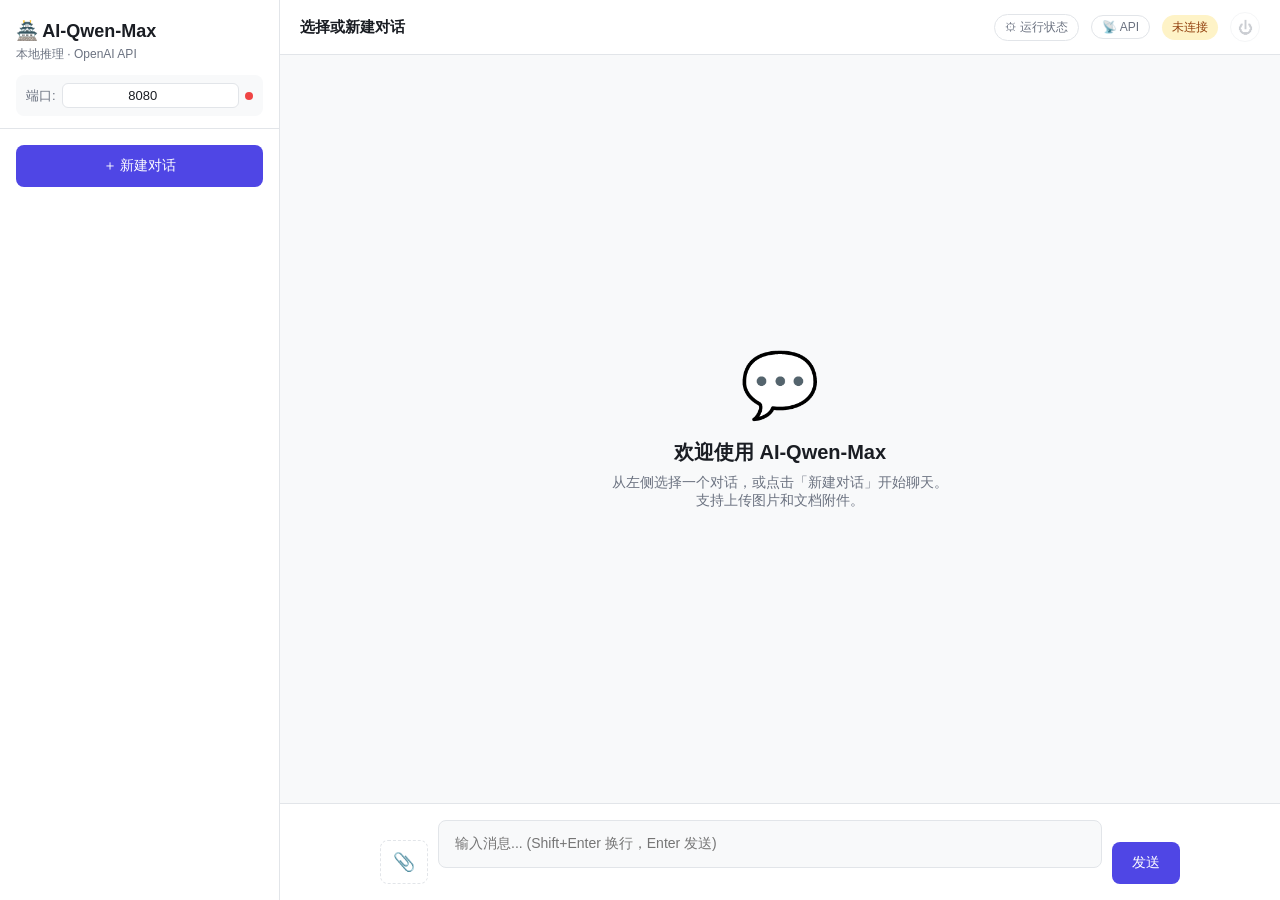
==== web/index.html @ 449b3a0b "AI-Qwen-Max: initial release High-efficiency local Qwen inference service for AMD Ryzen AI Max+ 395 " ====
<!DOCTYPE html>
<html lang="zh-CN">
<head>
<meta charset="UTF-8">
<meta name="viewport" content="width=device-width, initial-scale=1.0">
<title>AI-Qwen-Max Chat</title>
<style>
  :root {
    --bg: #f8f9fa;
    --surface: #ffffff;
    --border: #e2e5e9;
    --text: #1a1d23;
    --text-secondary: #6b7280;
    --accent: #4f46e5;
    --accent-hover: #4338ca;
    --user-bubble: #4f46e5;
    --user-text: #ffffff;
    --assistant-bubble: #ffffff;
    --thinking-bg: #f0f1f5;
    --thinking-border: #d1d5db;
    --code-bg: #1e1e2e;
    --shadow-sm: 0 1px 3px rgba(0,0,0,0.08);
    --shadow-md: 0 4px 12px rgba(0,0,0,0.1);
    --radius: 12px;
    --radius-sm: 8px;
  }

  * { margin: 0; padding: 0; box-sizing: border-box; }

  body {
    font-family: -apple-system, BlinkMacSystemFont, 'Segoe UI', Roboto, 'Noto Sans SC', sans-serif;
    background: var(--bg);
    color: var(--text);
    height: 100vh;
    display: flex;
    overflow: hidden;
  }

  /* ===== Sidebar ===== */
  .sidebar {
    width: 280px;
    min-width: 280px;
    background: var(--surface);
    border-right: 1px solid var(--border);
    display: flex;
    flex-direction: column;
    transition: transform 0.3s ease;
    z-index: 100;
  }

  .sidebar-header {
    padding: 20px 16px 12px;
    border-bottom: 1px solid var(--border);
  }

  .sidebar-header h1 {
    font-size: 18px;
    font-weight: 700;
    color: var(--text);
    margin-bottom: 4px;
  }

  .sidebar-header .subtitle {
    font-size: 12px;
    color: var(--text-secondary);
  }

  /* Port selector */
  .port-selector {
    display: flex;
    align-items: center;
    gap: 6px;
    margin-top: 12px;
    padding: 8px 10px;
    background: var(--bg);
    border-radius: var(--radius-sm);
  }

  .port-selector label {
    font-size: 13px;
    color: var(--text-secondary);
    white-space: nowrap;
  }

  .port-selector input {
    flex: 1;
    width: 70px;
    padding: 4px 8px;
    border: 1px solid var(--border);
    border-radius: 6px;
    font-size: 13px;
    text-align: center;
    background: var(--surface);
    color: var(--text);
    outline: none;
  }

  .port-selector input:focus {
    border-color: var(--accent);
  }

  .connection-status {
    display: inline-block;
    width: 8px;
    height: 8px;
    border-radius: 50%;
    background: #ef4444;
    margin-left: auto;
    flex-shrink: 0;
  }

  .connection-status.connected {
    background: #22c55e;
  }

  /* New chat button */
  .new-chat-btn {
    display: flex;
    align-items: center;
    justify-content: center;
    gap: 8px;
    margin: 16px;
    padding: 12px;
    background: var(--accent);
    color: #fff;
    border: none;
    border-radius: var(--radius-sm);
    font-size: 14px;
    font-weight: 500;
    cursor: pointer;
    transition: background 0.2s;
  }

  .new-chat-btn:hover {
    background: var(--accent-hover);
  }

  /* Conversation list */
  .conversation-list {
    flex: 1;
    overflow-y: auto;
    padding: 8px;
  }

  .conv-item {
    display: flex;
    align-items: center;
    gap: 10px;
    padding: 10px 12px;
    border-radius: var(--radius-sm);
    cursor: pointer;
    transition: background 0.15s;
    margin-bottom: 2px;
  }

  .conv-item:hover {
    background: var(--bg);
  }

  .conv-item.active {
    background: #eef2ff;
    color: var(--accent);
  }

  .conv-item .conv-title {
    flex: 1;
    font-size: 13px;
    line-height: 1.4;
    overflow: hidden;
    text-overflow: ellipsis;
    white-space: nowrap;
  }

  .conv-item .conv-time {
    font-size: 11px;
    color: var(--text-secondary);
    white-space: nowrap;
  }

  .conv-item .conv-delete {
    opacity: 0;
    background: none;
    border: none;
    color: #ef4444;
    cursor: pointer;
    font-size: 16px;
    padding: 2px 4px;
    transition: opacity 0.15s;
  }

  .conv-item:hover .conv-delete {
    opacity: 1;
  }

  /* ===== Main Chat Area ===== */
  .main {
    flex: 1;
    display: flex;
    flex-direction: column;
    min-width: 0;
  }

  /* Top bar */
  .topbar {
    padding: 12px 20px;
    border-bottom: 1px solid var(--border);
    background: var(--surface);
    display: flex;
    align-items: center;
    gap: 12px;
  }

  .topbar .menu-btn {
    display: none;
    background: none;
    border: none;
    font-size: 20px;
    cursor: pointer;
    color: var(--text);
    padding: 4px;
  }

  .topbar .session-title {
    flex: 1;
    font-size: 15px;
    font-weight: 600;
  }

  .topbar .health-indicator {
    font-size: 12px;
    padding: 4px 10px;
    border-radius: 20px;
    background: #fef3c7;
    color: #92400e;
  }

  .topbar .health-indicator.ready {
    background: #dcfce7;
    color: #166534;
  }

  /* Messages area */
  .messages-container {
    flex: 1;
    overflow-y: auto;
    padding: 20px 0;
  }

  .message-row {
    max-width: 800px;
    margin: 0 auto;
    padding: 0 20px;
  }

  .message-row + .message-row {
    margin-top: 24px;
  }

  .msg-role {
    font-size: 12px;
    font-weight: 600;
    text-transform: uppercase;
    letter-spacing: 0.5px;
    color: var(--text-secondary);
    margin-bottom: 4px;
    padding-left: 4px;
  }

  .msg-role.user { color: var(--accent); }
  .msg-role.assistant { color: #7c3aed; }
  .msg-role.system { color: #f59e0b; }

  /* User message */
  .user-bubble {
    background: var(--user-bubble);
    color: var(--user-text);
    padding: 12px 16px;
    border-radius: var(--radius) var(--radius) 4px var(--radius);
    margin-left: 20px;
    max-width: 75%;
    word-break: break-word;
    line-height: 1.6;
  }

  /* Assistant message */
  .assistant-bubble {
    background: var(--surface);
    border: 1px solid var(--border);
    padding: 16px 20px;
    border-radius: var(--radius) var(--radius) var(--radius) 4px;
    margin-left: 20px;
    max-width: 85%;
    line-height: 1.7;
  }

  /* Thinking block */
  .thinking-block {
    background: var(--thinking-bg);
    border: 1px solid var(--thinking-border);
    border-radius: var(--radius-sm);
    margin-bottom: 12px;
    overflow: hidden;
  }

  .thinking-header {
    display: flex;
    align-items: center;
    gap: 6px;
    padding: 8px 14px;
    font-size: 13px;
    font-weight: 500;
    color: var(--text-secondary);
    cursor: pointer;
    user-select: none;
    background: rgba(0,0,0,0.02);
  }

  .thinking-header:hover {
    background: rgba(0,0,0,0.04);
  }

  .thinking-header .arrow {
    transition: transform 0.2s;
    font-size: 11px;
  }

  .thinking-header .arrow.collapsed {
    transform: rotate(-90deg);
  }

  .thinking-content {
    padding: 12px 14px;
    font-size: 13px;
    line-height: 1.6;
    color: var(--text-secondary);
    white-space: pre-wrap;
    max-height: 300px;
    overflow-y: auto;
  }

  .thinking-content.collapsed {
    display: none;
  }

  /* Markdown rendering */
  .md-content p { margin-bottom: 12px; }
  .md-content p:last-child { margin-bottom: 0; }
  .md-content pre {
    background: var(--code-bg);
    color: #cdd6f4;
    padding: 14px 18px;
    border-radius: var(--radius-sm);
    overflow-x: auto;
    font-family: 'JetBrains Mono', 'Fira Code', Consolas, monospace;
    font-size: 13px;
    line-height: 1.5;
    margin: 12px 0;
  }

  .md-content code {
    background: #f1f3f5;
    padding: 2px 6px;
    border-radius: 4px;
    font-family: 'JetBrains Mono', 'Fira Code', Consolas, monospace;
    font-size: 13px;
    color: #d63384;
  }

  .md-content pre code {
    background: none;
    padding: 0;
    color: inherit;
  }

  .md-content blockquote {
    border-left: 3px solid var(--accent);
    padding-left: 12px;
    margin: 12px 0;
    color: var(--text-secondary);
  }

  .md-content ul, .md-content ol {
    padding-left: 24px;
    margin: 8px 0;
  }

  .md-content h1, .md-content h2, .md-content h3 {
    margin: 16px 0 8px;
    font-weight: 600;
  }

  .md-content table {
    border-collapse: collapse;
    width: 100%;
    margin: 12px 0;
  }

  .md-content th, .md-content td {
    border: 1px solid var(--border);
    padding: 8px 12px;
    text-align: left;
  }

  .md-content th {
    background: var(--bg);
    font-weight: 600;
  }

  /* Media in messages */
  .msg-media img {
    max-width: 100%;
    max-height: 300px;
    border-radius: var(--radius-sm);
    margin-top: 8px;
    display: block;
  }

  .msg-media .file-attachment {
    display: inline-flex;
    align-items: center;
    gap: 6px;
    padding: 6px 12px;
    background: var(--bg);
    border: 1px solid var(--border);
    border-radius: 6px;
    margin-top: 8px;
    font-size: 13px;
    color: var(--text-secondary);
  }

  /* Input area */
  .input-area {
    padding: 16px 20px;
    border-top: 1px solid var(--border);
    background: var(--surface);
  }

  .input-wrapper {
    max-width: 800px;
    margin: 0 auto;
    display: flex;
    gap: 10px;
    align-items: flex-end;
  }

  .input-box {
    flex: 1;
    position: relative;
  }

  .input-box textarea {
    width: 100%;
    padding: 12px 16px;
    border: 1px solid var(--border);
    border-radius: var(--radius-sm);
    font-size: 14px;
    line-height: 1.5;
    resize: none;
    outline: none;
    min-height: 48px;
    max-height: 200px;
    font-family: inherit;
    background: var(--bg);
    color: var(--text);
    transition: border-color 0.2s;
  }

  .input-box textarea:focus {
    border-color: var(--accent);
  }

  .send-btn {
    padding: 12px 20px;
    background: var(--accent);
    color: #fff;
    border: none;
    border-radius: var(--radius-sm);
    font-size: 14px;
    font-weight: 500;
    cursor: pointer;
    transition: background 0.2s, opacity 0.2s;
    white-space: nowrap;
  }

  .send-btn:hover {
    background: var(--accent-hover);
  }

  .send-btn:disabled {
    opacity: 0.5;
    cursor: not-allowed;
  }

  /* Media preview */
  .media-preview {
    display: flex;
    gap: 8px;
    padding: 8px 0 4px;
    flex-wrap: wrap;
  }

  .media-preview-item {
    position: relative;
    display: inline-flex;
    align-items: center;
    gap: 6px;
    padding: 4px 10px;
    background: var(--bg);
    border: 1px solid var(--border);
    border-radius: 6px;
    font-size: 12px;
  }

  .media-preview-item .remove-media {
    cursor: pointer;
    color: #ef4444;
    font-size: 14px;
    line-height: 1;
    padding: 0 2px;
  }

  .media-preview-item img {
    width: 32px;
    height: 32px;
    object-fit: cover;
    border-radius: 4px;
  }

  /* Upload button */
  .upload-btn {
    padding: 10px 12px;
    background: none;
    border: 1px dashed var(--border);
    border-radius: var(--radius-sm);
    cursor: pointer;
    color: var(--text-secondary);
    font-size: 18px;
    transition: all 0.2s;
    display: flex;
    align-items: center;
    justify-content: center;
  }

  .upload-btn:hover {
    border-color: var(--accent);
    color: var(--accent);
  }

  /* Empty state */
  .empty-state {
    display: flex;
    flex-direction: column;
    align-items: center;
    justify-content: center;
    height: 100%;
    color: var(--text-secondary);
    text-align: center;
    padding: 40px;
  }

  .empty-state .icon {
    font-size: 64px;
    margin-bottom: 16px;
  }

  .empty-state h2 {
    font-size: 20px;
    font-weight: 600;
    color: var(--text);
    margin-bottom: 8px;
  }

  .empty-state p {
    font-size: 14px;
    max-width: 400px;
  }

  /* Loading animation */
  .typing-indicator {
    display: inline-flex;
    gap: 4px;
    padding: 8px 0;
  }

  .typing-indicator span {
    width: 6px;
    height: 6px;
    background: var(--text-secondary);
    border-radius: 50%;
    animation: bounce 1.4s infinite ease-in-out both;
  }

  .typing-indicator span:nth-child(1) { animation-delay: -0.32s; }
  .typing-indicator span:nth-child(2) { animation-delay: -0.16s; }

  @keyframes bounce {
    0%, 80%, 100% { transform: scale(0); }
    40% { transform: scale(1); }
  }

  /* Scrollbar */
  ::-webkit-scrollbar { width: 6px; height: 6px; }
  ::-webkit-scrollbar-track { background: transparent; }
  ::-webkit-scrollbar-thumb { background: #d1d5db; border-radius: 3px; }
  ::-webkit-scrollbar-thumb:hover { background: #9ca3af; }

  /* Responsive */
  @media (max-width: 768px) {
    .sidebar {
      position: fixed;
      left: 0;
      top: 0;
      height: 100%;
      transform: translateX(-100%);
      box-shadow: var(--shadow-md);
    }

    .sidebar.open {
      transform: translateX(0);
    }

    .topbar .menu-btn {
      display: block;
    }

    .user-bubble, .assistant-bubble {
      max-width: 95%;
    }
  }

  /* Overlay for mobile sidebar */
  .sidebar-overlay {
    display: none;
    position: fixed;
    inset: 0;
    background: rgba(0,0,0,0.3);
    z-index: 99;
  }

  .sidebar-overlay.show {
    display: block;
  }

  /* Toast */
  .toast-container {
    position: fixed;
    top: 20px;
    right: 20px;
    z-index: 1000;
    display: flex;
    flex-direction: column;
    gap: 8px;
  }

  .toast {
    padding: 10px 16px;
    background: var(--text);
    color: #fff;
    border-radius: var(--radius-sm);
    font-size: 13px;
    box-shadow: var(--shadow-md);
    animation: slideIn 0.3s ease, fadeOut 0.3s ease 2.7s forwards;
  }

  @keyframes slideIn {
    from { transform: translateX(100%); opacity: 0; }
    to { transform: translateX(0); opacity: 1; }
  }

  @keyframes fadeOut {
    to { opacity: 0; transform: translateY(-8px); }
  }

  /* Status panel */
  .status-btn {
    padding: 4px 10px;
    border: 1px solid var(--border);
    border-radius: 20px;
    background: var(--surface);
    color: var(--text-secondary);
    font-size: 12px;
    cursor: pointer;
    transition: all 0.15s;
  }
  .status-btn:hover {
    border-color: var(--accent);
    color: var(--accent);
  }
  .status-btn.active {
    border-color: var(--accent);
    color: var(--accent);
    background: rgba(79, 70, 229, 0.08);
  }

  /* Shutdown button + confirm menu (topbar, right of health indicator) */
  .shutdown-wrap {
    position: relative;
    display: flex;
    align-items: center;
  }
  .shutdown-btn {
    width: 30px;
    height: 30px;
    border: 1px solid var(--border);
    border-radius: 50%;
    background: var(--surface);
    color: var(--text-secondary);
    font-size: 15px;
    line-height: 1;
    cursor: pointer;
    transition: all 0.15s;
    display: flex;
    align-items: center;
    justify-content: center;
  }
  .shutdown-btn:hover:not(:disabled) {
    border-color: #dc2626;
    color: #dc2626;
  }
  .shutdown-btn:disabled {
    opacity: 0.35;
    cursor: not-allowed;
  }
  .shutdown-menu {
    position: absolute;
    top: calc(100% + 6px);
    right: 0;
    width: 240px;
    background: var(--surface);
    border: 1px solid var(--border);
    border-radius: var(--radius);
    box-shadow: var(--shadow-md);
    padding: 12px 14px;
    z-index: 60;
  }
  .shutdown-menu-title {
    font-size: 13px;
    font-weight: 600;
    color: var(--text);
    margin-bottom: 4px;
  }
  .shutdown-menu-sub {
    font-size: 12px;
    color: var(--text-secondary);
    margin-bottom: 12px;
    line-height: 1.5;
  }
  .shutdown-menu-actions {
    display: flex;
    justify-content: flex-end;
    gap: 8px;
  }
  .shutdown-cancel,
  .shutdown-confirm {
    padding: 5px 14px;
    border-radius: 14px;
    font-size: 12px;
    cursor: pointer;
    border: 1px solid var(--border);
    background: var(--surface);
    color: var(--text-secondary);
    transition: all 0.15s;
  }
  .shutdown-cancel:hover {
    border-color: var(--accent);
    color: var(--accent);
  }
  .shutdown-confirm {
    background: #dc2626;
    color: #fff;
    border-color: #dc2626;
  }
  .shutdown-confirm:hover {
    background: #b91c1c;
  }
  .shutdown-menu[hidden] {
    display: none;
  }

  /* API requests page (topbar 📡 按钮切换，实时监听 /v1 请求) */
  .api-page {
    flex: 1;
    display: flex;
    flex-direction: column;
    min-height: 0;
  }
  .api-page[hidden] {
    display: none;
  }
  .api-header {
    padding: 10px 20px;
    border-bottom: 1px solid var(--border);
    display: flex;
    align-items: center;
    gap: 10px;
    font-size: 13px;
    color: var(--text-secondary);
  }
  .api-live {
    margin-left: auto;
    font-size: 12px;
    padding: 2px 10px;
    border-radius: 10px;
    background: #fef3c7;
    color: #92400e;
    transition: all 0.2s;
  }
  .api-live.on {
    background: #dcfce7;
    color: #166534;
  }
  .api-list {
    flex: 1;
    overflow-y: auto;
    padding: 12px 20px;
  }
  .api-card {
    max-width: 900px;
    margin: 0 auto 12px;
    border: 1px solid var(--border);
    border-radius: var(--radius);
    background: var(--surface);
    overflow: hidden;
  }
  .api-card-head {
    display: flex;
    align-items: center;
    flex-wrap: wrap;
    gap: 8px;
    padding: 8px 14px;
    font-size: 12px;
    color: var(--text-secondary);
    border-bottom: 1px solid var(--border);
    background: var(--bg);
  }
  .api-status {
    padding: 1px 8px;
    border-radius: 10px;
    font-weight: 600;
  }
  .api-status.s2xx {
    background: #dcfce7;
    color: #166534;
  }
  .api-status.s5xx,
  .api-status.s0 {
    background: #fee2e2;
    color: #b91c1c;
  }
  .api-card-body {
    padding: 10px 14px;
    font-size: 12px;
  }
  .api-card-body pre {
    background: var(--bg);
    border: 1px solid var(--border);
    border-radius: 6px;
    padding: 8px 10px;
    margin: 4px 0 10px;
    white-space: pre-wrap;
    word-break: break-all;
    font-size: 12px;
    line-height: 1.5;
    max-height: 240px;
    overflow-y: auto;
  }
  .api-label {
    font-size: 12px;
    color: var(--text-secondary);
    margin: 8px 0 4px;
    font-weight: 600;
  }
  .api-reasoning {
    color: var(--text-secondary);
    font-style: italic;
    white-space: pre-wrap;
    word-break: break-word;
    line-height: 1.5;
  }
  .api-response {
    white-space: pre-wrap;
    word-break: break-word;
    font-size: 13px;
    line-height: 1.6;
    font-family: var(--font-mono, Consolas, monospace);
  }
  .api-error {
    color: #b91c1c;
  }
  .status-panel {
    position: fixed;
    top: 52px;
    right: 16px;
    width: 360px;
    max-height: 70vh;
    overflow-y: auto;
    background: var(--surface);
    border: 1px solid var(--border);
    border-radius: var(--radius);
    box-shadow: var(--shadow-md);
    padding: 16px 18px;
    font-size: 13px;
    display: none;
    z-index: 900;
  }
  .status-panel.open { display: block; }
  .status-panel h3 {
    font-size: 14px;
    font-weight: 600;
    margin-bottom: 12px;
    display: flex;
    align-items: center;
    gap: 8px;
  }
  .status-panel .sp-close {
    margin-left: auto;
    background: none;
    border: none;
    font-size: 16px;
    cursor: pointer;
    color: var(--text-secondary);
    padding: 0 2px;
  }
  .status-panel .sp-close:hover { color: #ef4444; }
  .status-panel .sp-row {
    display: flex;
    justify-content: space-between;
    gap: 10px;
    padding: 5px 0;
    border-bottom: 1px dashed var(--border);
  }
  .status-panel .sp-row:last-child { border-bottom: none; }
  .status-panel .sp-k { color: var(--text-secondary); flex-shrink: 0; }
  .status-panel .sp-v { text-align: right; word-break: break-all; }
  .status-panel .sp-sec {
    margin-top: 12px;
    font-weight: 600;
    color: var(--accent);
    font-size: 12px;
    letter-spacing: 0.5px;
  }
  .status-panel .sp-refresh {
    margin-top: 12px;
    width: 100%;
    padding: 7px;
    border: 1px solid var(--border);
    border-radius: var(--radius-sm);
    background: var(--bg);
    color: var(--text);
    font-size: 13px;
    cursor: pointer;
  }
  .status-panel .sp-refresh:hover { border-color: var(--accent); color: var(--accent); }
</style>
</head>
<body>

<!-- Sidebar Overlay (mobile) -->
<div class="sidebar-overlay" id="sidebarOverlay"></div>

<!-- Toast Container -->
<div class="toast-container" id="toastContainer"></div>

<!-- Runtime Status Panel -->
<div class="status-panel" id="statusPanel">
  <h3>运行状态 <span id="spReadyDot"></span>
    <button class="sp-close" onclick="toggleStatusPanel()">×</button>
  </h3>
  <div id="statusContent"></div>
  <button class="sp-refresh" onclick="loadStatus()">刷新</button>
</div>

<!-- Sidebar -->
<aside class="sidebar" id="sidebar">
  <div class="sidebar-header">
    <h1>🏯 AI-Qwen-Max</h1>
    <div class="subtitle">本地推理 · OpenAI API</div>
    <div class="port-selector">
      <label for="portInput">端口:</label>
      <input type="number" id="portInput" value="8080" min="1" max="65535" step="1">
      <span class="connection-status" id="connStatus" title="连接状态"></span>
    </div>
  </div>

  <button class="new-chat-btn" onclick="createNewChat()">
    ＋ 新建对话
  </button>

  <div class="conversation-list" id="convList">
    <!-- Conversations loaded dynamically -->
  </div>
</aside>

<!-- Main Chat Area -->
<main class="main">
  <div class="topbar">
    <button class="menu-btn" onclick="toggleSidebar()">☰</button>
    <span class="session-title" id="sessionTitle">选择或新建对话</span>
    <button class="status-btn" onclick="toggleStatusPanel()">⚙ 运行状态</button>
    <button class="status-btn" id="apiViewBtn" onclick="toggleApiView()" title="实时查看 /v1 API 请求">📡 API</button>
    <span class="health-indicator" id="healthIndicator">检查中...</span>
    <div class="shutdown-wrap">
      <button class="shutdown-btn" id="shutdownBtn" title="关闭推理服务器" disabled>⏻</button>
      <div class="shutdown-menu" id="shutdownMenu" hidden>
        <div class="shutdown-menu-title">⚠ 关闭推理服务器？</div>
        <div class="shutdown-menu-sub">退出前会保存 KV 缓存到 SSD；正在进行的对话将被中断，且无法再发起请求。</div>
        <div class="shutdown-menu-actions">
          <button class="shutdown-cancel" onclick="toggleShutdownMenu()">取消</button>
          <button class="shutdown-confirm" onclick="confirmShutdown()">确认关闭</button>
        </div>
      </div>
    </div>
  </div>

  <div class="messages-container" id="messagesContainer">
    <div class="empty-state" id="emptyState">
      <div class="icon">💬</div>
      <h2>欢迎使用 AI-Qwen-Max</h2>
      <p>从左侧选择一个对话，或点击「新建对话」开始聊天。<br>支持上传图片和文档附件。</p>
    </div>
  </div>

  <!-- Input Area -->
  <div class="input-area" id="inputArea">
    <div class="input-wrapper">
      <button class="upload-btn" onclick="document.getElementById('fileInput').click()" title="上传附件">📎</button>
      <input type="file" id="fileInput" multiple accept="image/*,.pdf,.doc,.docx,.txt,.md,.csv,.json,.py,.js,.html,.css,.zip" style="display:none" onchange="handleFileSelect(event)">
      <div class="input-box">
        <textarea id="messageInput" placeholder="输入消息... (Shift+Enter 换行，Enter 发送)" rows="1"></textarea>
        <div class="media-preview" id="mediaPreview"></div>
      </div>
      <button class="send-btn" id="sendBtn" onclick="sendMessage()">发送</button>
    </div>
  </div>

  <!-- API requests page（SSE 实时监听 /v1 请求） -->
  <div class="api-page" id="apiPage" hidden>
    <div class="api-header">
      <span>📡 API requests</span>
      <span class="api-live" id="apiLiveDot">◐ 连接中</span>
    </div>
    <div class="api-list" id="apiList"></div>
  </div>
</main>

<script>
// ===== State =====
let BASE_URL = '';
let currentSessionId = null;
let currentMessages = [];
let isGenerating = false;
let pendingMediaFiles = []; // {file, type, data} for upload

const portInput = document.getElementById('portInput');
const connStatus = document.getElementById('connStatus');
const messagesContainer = document.getElementById('messagesContainer');
const messageInput = document.getElementById('messageInput');
const sendBtn = document.getElementById('sendBtn');
const mediaPreview = document.getElementById('mediaPreview');

// ===== API Helpers =====
function getBaseUrl() {
  const port = portInput.value || '8080';
  return `http://127.0.0.1:${port}`;
}

async function apiFetch(path, options = {}) {
  try {
    const resp = await fetch(getBaseUrl() + path, options);
    if (!resp.ok) {
      const errText = await resp.text().catch(() => '');
      throw new Error(`HTTP ${resp.status}: ${errText}`);
    }
    return await resp.json();
  } catch (e) {
    console.error('API error:', e);
    showToast('连接失败，请检查端口和后端是否运行');
    throw e;
  }
}

// ===== Connection Check =====
async function checkConnection() {
  try {
    await apiFetch('/health');
    connStatus.classList.add('connected');
    updateHealthIndicator();
    return true;
  } catch {
    connStatus.classList.remove('connected');
    document.getElementById('healthIndicator').textContent = '未连接';
    document.getElementById('healthIndicator').className = 'health-indicator';
    setShutdownOnline(false);
    return false;
  }
}

async function updateHealthIndicator() {
  try {
    const data = await apiFetch('/health');
    const el = document.getElementById('healthIndicator');
    if (data.status === 'ok' || data.loaded) {
      el.textContent = '● 就绪';
      el.className = 'health-indicator ready';
      setShutdownOnline(true);
    } else {
      el.textContent = '◐ 加载中...';
      el.className = 'health-indicator';
      setShutdownOnline(false);
    }
  } catch {
    // 后端不可达（关闭/未启动）：就绪指示与关机按钮一并置灰
    const el = document.getElementById('healthIndicator');
    el.textContent = '未连接';
    el.className = 'health-indicator';
    setShutdownOnline(false);
  }
}

// ===== Shutdown (graceful stop of the inference backend) =====
function setShutdownOnline(online) {
  const btn = document.getElementById('shutdownBtn');
  if (!btn) return;
  btn.disabled = !online;
  if (!online) {
    document.getElementById('shutdownMenu').hidden = true;
  }
}

function toggleShutdownMenu(force) {
  const menu = document.getElementById('shutdownMenu');
  if (force === true) {
    menu.hidden = true;
    return;
  }
  menu.hidden = !menu.hidden;
}

async function confirmShutdown() {
  const btn = document.getElementById('shutdownBtn');
  const menu = document.getElementById('shutdownMenu');
  menu.hidden = true;
  btn.disabled = true;
  btn.textContent = '…';
  try {
    const r = await apiFetch('/shutdown', { method: 'POST' });
    showToast(r.message || '关闭指令已发出');
    document.getElementById('healthIndicator').textContent = '未连接';
    document.getElementById('healthIndicator').className = 'health-indicator';
    connStatus.classList.remove('connected');
  } catch (e) {
    btn.disabled = false;
    btn.textContent = '⏻';
    showToast('关闭失败：' + e.message);
  }
}

// click outside the shutdown area closes the confirm menu
document.addEventListener('click', (e) => {
  if (!e.target.closest('.shutdown-wrap')) {
    document.getElementById('shutdownMenu').hidden = true;
  }
});

// ===== API requests 页（SSE 实时监听 /v1 请求，列表反向增长：最新在最前） =====
const apiList = document.getElementById('apiList');
const apiLiveDot = document.getElementById('apiLiveDot');
let apiEvSource = null;
let apiCards = {};      // req_id -> {el, headEl, bodyEl, respEl, reasonEl}
let apiCardOrder = [];  // 渲染顺序（新 → 旧），用于裁剪上限

function escHtml(s) {
  return String(s).replace(/[&<>"']/g, (c) => ({
    '&': '&amp;', '<': '&lt;', '>': '&gt;', '"': '&quot;', "'": '&#39;'
  }[c]));
}

function toggleApiView() {
  const page = document.getElementById('apiPage');
  const btn = document.getElementById('apiViewBtn');
  const show = page.hidden;
  page.hidden = !show;
  btn.classList.toggle('active', show);
  document.getElementById('messagesContainer').style.display = show ? 'none' : '';
  document.getElementById('inputArea').style.display = show ? 'none' : '';
}

function connectApiEvents() {
  if (apiEvSource) { apiEvSource.close(); apiEvSource = null; }
  apiEvSource = new EventSource(getBaseUrl() + '/api/events');
  apiEvSource.onopen = () => {
    apiLiveDot.textContent = '● 实时';
    apiLiveDot.className = 'api-live on';
  };
  apiEvSource.onmessage = (ev) => {
    try { upsertApiCard(JSON.parse(ev.data)); }
    catch (e) { console.error('bad api event:', e); }
  };
  apiEvSource.onerror = () => {
    // 服务未启动 / 断线：EventSource 会自动重连
    apiLiveDot.textContent = '◐ 重连中';
    apiLiveDot.className = 'api-live';
  };
}

function trimApiCards() {
  const MAX = 100;   // 最多保留 100 张卡片，超出裁掉最旧的
  while (apiCardOrder.length > MAX) {
    const id = apiCardOrder.shift();
    const c = apiCards[id];
    if (c && c.el) c.el.remove();
    delete apiCards[id];
  }
}

function upsertApiCard(rec) {
  let card = apiCards[rec.id];
  const isNew = !card;
  if (isNew) {
    card = { id: rec.id, el: null, headEl: null, bodyEl: null, respEl: null, reasonEl: null };
    card.el = document.createElement('div');
    card.el.className = 'api-card';
    card.headEl = document.createElement('div');
    card.headEl.className = 'api-card-head';
    card.el.appendChild(card.headEl);
    card.bodyEl = document.createElement('div');
    card.bodyEl.className = 'api-card-body';
    card.el.appendChild(card.bodyEl);
    apiList.prepend(card.el);      // 新请求加在最前（反向增长）
    apiCards[rec.id] = card;
    apiCardOrder.push(rec.id);
    trimApiCards();
  }
  // 头部：API request | 时间 — 方法 路径 — 状态（耗时）
  const st = rec.status;
  let head = `API request | ${rec.ts || ''} — <b>${escHtml(rec.method || '')} ${escHtml(rec.path || '')}</b>`;
  if (st !== undefined && st !== null) {
    const cls = st >= 200 && st < 300 ? 's2xx' : (st === 0 || st >= 400 ? 's0' : '');
    head += ` <span class="api-status ${cls}">HTTP ${st}</span>`;
    if (rec.dur_s !== undefined) head += ` <span>(${rec.dur_s}s)</span>`;
  }
  if (rec.error) head += ` <span class="api-error">${escHtml(rec.error)}</span>`;
  card.headEl.innerHTML = head;
  // 请求体（仅创建时写入一次）
  if (isNew) {
    const label = document.createElement('div');
    label.className = 'api-label';
    label.textContent = 'Request body:';
    card.bodyEl.appendChild(label);
    const pre = document.createElement('pre');
    pre.textContent = rec.body || '（无请求体）';
    card.bodyEl.appendChild(pre);
  }
  // 思考（reasoning）与输出（content）：流式过程逐次替换为最新累计文本
  if (rec.reasoning) {
    if (!card.reasonEl) {
      const label = document.createElement('div');
      label.className = 'api-label';
      label.textContent = 'Thinking:';
      card.bodyEl.appendChild(label);
      card.reasonEl = document.createElement('div');
      card.reasonEl.className = 'api-reasoning';
      card.bodyEl.appendChild(card.reasonEl);
    }
    card.reasonEl.textContent = rec.reasoning;
  }
  if (rec.text || rec.error) {
    if (!card.respEl) {
      const label = document.createElement('div');
      label.className = 'api-label';
      label.textContent = 'Response:';
      card.bodyEl.appendChild(label);
      card.respEl = document.createElement('div');
      card.respEl.className = 'api-response';
      card.bodyEl.appendChild(card.respEl);
    }
    card.respEl.textContent = rec.text || (rec.error ? `（${rec.error}）` : '');
  } else if (rec.status !== undefined && rec.status !== null && !rec.live) {
    if (!card.respEl) {
      const label = document.createElement('div');
      label.className = 'api-label';
      label.textContent = 'Response:';
      card.bodyEl.appendChild(label);
      card.respEl = document.createElement('div');
      card.respEl.className = 'api-response';
      card.bodyEl.appendChild(card.respEl);
    }
    card.respEl.textContent = '（空响应）';
  }
}

// ===== Toast =====
function showToast(msg) {
  const container = document.getElementById('toastContainer');
  const toast = document.createElement('div');
  toast.className = 'toast';
  toast.textContent = msg;
  container.appendChild(toast);
  setTimeout(() => toast.remove(), 3000);
}

// ===== Sidebar Toggle (mobile) =====
function toggleSidebar() {
  document.getElementById('sidebar').classList.toggle('open');
  document.getElementById('sidebarOverlay').classList.toggle('show');
}

document.getElementById('sidebarOverlay').addEventListener('click', () => {
  toggleSidebar();
});

// ===== Conversation Management =====
async function loadConversations() {
  try {
    const data = await apiFetch('/chat/all');
    renderConversationList(data);
  } catch (e) {
    console.error('Failed to load conversations:', e);
  }
}

function renderConversationList(convs) {
  const list = document.getElementById('convList');
  if (!convs || convs.length === 0) {
    list.innerHTML = '<div style="padding:20px;text-align:center;color:var(--text-secondary);font-size:13px;">暂无对话</div>';
    return;
  }

  list.innerHTML = convs.map(c => `
    <div class="conv-item ${c.session_id === currentSessionId ? 'active' : ''}" onclick="loadConversation('${c.session_id}')">
      <span class="conv-title">${escapeHtml(c.title || '新对话')}</span>
      <button class="conv-delete" onclick="event.stopPropagation(); deleteConversation('${c.session_id}')" title="删除">×</button>
    </div>
  `).join('');
}

async function createNewChat() {
  try {
    const data = await apiFetch('/chat/new', { method: 'POST' });
    currentSessionId = data.session_id;
    currentMessages = [];
    document.getElementById('sessionTitle').textContent = '新对话';
    renderEmptyChat();
    loadConversations();
    closeSidebarMobile();
  } catch (e) {
    console.error('Failed to create chat:', e);
  }
}

async function loadConversation(sid) {
  try {
    const data = await apiFetch(`/chat/get/${sid}`);
    if (!data) return;
    currentSessionId = sid;
    currentMessages = data.messages || [];
    document.getElementById('sessionTitle').textContent = data.title || '对话';
    renderMessages(currentMessages);
    loadConversations(); // refresh active state
    closeSidebarMobile();
  } catch (e) {
    console.error('Failed to load conversation:', e);
  }
}

async function deleteConversation(sid) {
  try {
    await apiFetch(`/chat/delete/${sid}`, { method: 'DELETE' });
    if (currentSessionId === sid) {
      currentSessionId = null;
      currentMessages = [];
      document.getElementById('sessionTitle').textContent = '选择或新建对话';
      renderEmptyChat();
    }
    loadConversations();
  } catch (e) {
    console.error('Failed to delete:', e);
  }
}

function closeSidebarMobile() {
  document.getElementById('sidebar').classList.remove('open');
  document.getElementById('sidebarOverlay').classList.remove('show');
}

// ===== Render Messages =====
function renderEmptyChat() {
  messagesContainer.innerHTML = `
    <div class="empty-state" id="emptyState">
      <div class="icon">💬</div>
      <h2>欢迎使用 AI-Qwen-Max</h2>
      <p>从左侧选择一个对话，或点击「新建对话」开始聊天。<br>支持上传图片和文档附件。</p>
    </div>`;
}

function renderMessages(msgs) {
  if (!msgs || msgs.length === 0) {
    renderEmptyChat();
    return;
  }

  let html = '';
  for (const msg of msgs) {
    const role = msg.role || 'user';
    const content = msg.content || '';
    const reasoningContent = msg.reasoning_content || '';

    if (role === 'user') {
      // Check for media attachments in content
      html += `
        <div class="message-row">
          <div class="msg-role user">用户</div>
          <div class="user-bubble">${renderUserContent(content)}</div>
        </div>`;
    } else if (role === 'assistant') {
      let thinkingHtml = '';
      if (reasoningContent) {
        const thinkingId = 'thinking_' + Math.random().toString(36).slice(2, 8);
        thinkingHtml = `
          <div class="thinking-block">
            <div class="thinking-header" onclick="toggleThinking('${thinkingId}')">
              <span class="arrow collapsed">▼</span>
              🧠 思考过程
            </div>
            <div class="thinking-content collapsed" id="${thinkingId}">${escapeHtml(reasoningContent)}</div>
          </div>`;
      }
      html += `
        <div class="message-row">
          <div class="msg-role assistant">AI 助手</div>
          <div class="assistant-bubble">
            ${thinkingHtml}
            <div class="md-content">${renderMarkdown(content)}</div>
          </div>
        </div>`;
    } else if (role === 'system') {
      html += `
        <div class="message-row">
          <div class="msg-role system">系统</div>
          <div class="assistant-bubble" style="max-width:100%;opacity:0.7;">${escapeHtml(content)}</div>
        </div>`;
    }
  }

  messagesContainer.innerHTML = html;
  scrollToBottom();
}

function renderUserContent(content) {
  // OpenAI 多模态数组 content：text 段 + image_url（data URI）段
  if (Array.isArray(content)) {
    let html = '';
    for (const p of content) {
      if (!p || typeof p !== 'object') continue;
      if (p.type === 'text' && p.text) {
        html += escapeHtml(p.text);
      } else if (p.type === 'image_url' && p.image_url && p.image_url.url && p.image_url.url.startsWith('data:')) {
        html += `<img src="${p.image_url.url}" alt="图片" style="max-width:100%;max-height:300px;border-radius:8px;margin-top:8px;display:block;">`;
      }
    }
    return html;
  }
  return escapeHtml(content || '');
}

// ===== Thinking Toggle =====
function toggleThinking(id) {
  const el = document.getElementById(id);
  if (!el) return;
  const arrow = el.previousElementSibling.querySelector('.arrow');
  if (el.classList.contains('collapsed')) {
    el.classList.remove('collapsed');
    arrow.classList.remove('collapsed');
  } else {
    el.classList.add('collapsed');
    arrow.classList.add('collapsed');
  }
}

// ===== Markdown Renderer =====
function renderMarkdown(text) {
  if (!text) return '';
  let html = escapeHtml(text);

  // Code blocks (``` ... ```)
  html = html.replace(/```(\w*)\n?([\s\S]*?)```/g, (m, lang, code) => {
    const langLabel = lang ? `<span style="color:#666;font-size:12px;">${lang}</span>\n` : '';
    return `<pre>${langLabel}<code>${code.trim()}</code></pre>`;
  });

  // Inline code (` ... `)
  html = html.replace(/`([^`]+)`/g, '<code>$1</code>');

  // Headers
  html = html.replace(/^### (.+)$/gm, '<h3>$1</h3>');
  html = html.replace(/^## (.+)$/gm, '<h2>$1</h2>');
  html = html.replace(/^# (.+)$/gm, '<h1>$1</h1>');

  // Bold and italic
  html = html.replace(/\*\*(.+?)\*\*/g, '<strong>$1</strong>');
  html = html.replace(/\*(.+?)\*/g, '<em>$1</em>');

  // Blockquotes
  html = html.replace(/^&gt; (.+)$/gm, '<blockquote>$1</blockquote>');

  // Tables (basic)
  html = html.replace(/^\|(.+)\|$/gm, (m) => m); // keep as is for now

  // Line breaks into paragraphs
  html = html.replace(/\n\n/g, '</p><p>');
  html = '<p>' + html + '</p>';
  html = html.replace(/<\/p>\s*<h([1-3])>/g, '</p><h$1>');
  html = html.replace(/<\/h([1-3]>)\s*<p>/g, '</h$1><p>');

  return html;
}

function escapeHtml(text) {
  if (!text) return '';
  const div = document.createElement('div');
  div.textContent = text;
  return div.innerHTML;
}

// ===== Scroll =====
function scrollToBottom() {
  requestAnimationFrame(() => {
    messagesContainer.scrollTop = messagesContainer.scrollHeight;
  });
}

// ===== File Upload =====
async function handleFileSelect(event) {
  const files = Array.from(event.target.files);
  if (!files.length) return;

  for (const file of files) {
    const reader = new FileReader();
    const data = await new Promise((resolve, reject) => {
      reader.onload = () => resolve(reader.result);
      reader.onerror = reject;
      reader.readAsDataURL(file);
    });

    pendingMediaFiles.push({
      name: file.name,
      type: file.type,
      size: file.size,
      data: data
    });
  }

  renderMediaPreview();
  event.target.value = ''; // reset input
}

function renderMediaPreview() {
  if (!pendingMediaFiles.length) {
    mediaPreview.innerHTML = '';
    return;
  }

  mediaPreview.innerHTML = pendingMediaFiles.map((f, i) => `
    <div class="media-preview-item">
      ${f.type.startsWith('image/') ? `<img src="${f.data}" alt="${escapeHtml(f.name)}">` : '📄'}
      <span>${escapeHtml(f.name)}</span>
      <span class="remove-media" onclick="removePendingMedia(${i})">×</span>
    </div>
  `).join('');
}

function removePendingMedia(index) {
  pendingMediaFiles.splice(index, 1);
  renderMediaPreview();
}

// ===== Send Message (Streaming) =====
async function sendMessage() {
  if (!currentSessionId || isGenerating) return;

  const text = messageInput.value.trim();
  if (!text && !pendingMediaFiles.length) return;

  // Upload media files first (store in session's media/ directory)
  for (const mf of pendingMediaFiles) {
    try {
      await apiFetch(`/chat/${currentSessionId}/media?filename=${encodeURIComponent(mf.name)}`, {
        method: 'POST',
        headers: { 'Content-Type': 'application/octet-stream' },
        body: dataUrlToBlob(mf.data)
      });
    } catch (e) {
      console.error('Media upload failed:', e);
    }
  }

  // Clear text input (media kept until parts are built below)
  messageInput.value = '';
  messageInput.style.height = 'auto';

  // Add user message to local state and render immediately.
  // 多模态：content 用数组（text + image_url data URI，OpenAI 格式），后端落盘保留数组，
  // 多轮对话中图片留在历史里、模型可见；非图片附件仅存档（模型不可见）。
  const parts = [];
  if (text) parts.push({ type: 'text', text: text });
  for (const mf of pendingMediaFiles) {
    if (mf.type && mf.type.startsWith('image/')) {
      parts.push({ type: 'image_url', image_url: { url: mf.data } });
    }
  }
  // Clear pending media only after the parts array has consumed it
  pendingMediaFiles = [];
  renderMediaPreview();
  const userMsg = { role: 'user', content: parts.length ? parts : text };
  currentMessages.push(userMsg);
  renderMessages(currentMessages);

  // Call streaming API (backend auto-saves via X-Conversation-Id)
  await streamResponse(userMsg);
}

async function streamResponse(userText) {
  isGenerating = true;
  sendBtn.disabled = true;
  sendBtn.textContent = '生成中...';

  // Create assistant message placeholder for streaming updates
  const assistantMsgDiv = document.createElement('div');
  assistantMsgDiv.className = 'message-row';
  assistantMsgDiv.innerHTML = `
    <div class="msg-role assistant">AI 助手</div>
    <div class="assistant-bubble">
      <div id="streamContent"></div>
    </div>`;
  messagesContainer.appendChild(assistantMsgDiv);

  let reasoningContent = '';
  let content = '';
  const thinkingId = 'thinking_' + Math.random().toString(36).slice(2, 8);

  try {
    // Build request messages: full history including user's latest message
    // Backend with X-Conversation-Id auto-saves (req_messages + [assistant])
    const reqMessages = currentMessages.map(m => ({
      role: m.role,
      content: m.content,
      ...(m.reasoning_content ? { reasoning_content: m.reasoning_content } : {})
    }));

    const resp = await fetch(getBaseUrl() + '/v1/chat/completions', {
      method: 'POST',
      headers: {
        'Content-Type': 'application/json',
        'X-Conversation-Id': currentSessionId
      },
      body: JSON.stringify({
        model: 'default',
        messages: reqMessages,
        stream: true
      })
    });

    if (!resp.ok) {
      const errBody = await resp.text().catch(() => '');
      throw new Error(`HTTP ${resp.status}: ${errBody}`);
    }

    const reader = resp.body.getReader();
    const decoder = new TextDecoder('utf-8');
    let buffer = '';
    let streamDone = false;

    while (!streamDone) {
      const { done, value } = await reader.read();
      if (done) break;

      buffer += decoder.decode(value, { stream: true });
      const lines = buffer.split('\n');
      buffer = lines.pop() || '';

      for (const line of lines) {
        if (!line.startsWith('data: ')) continue;
        const dataStr = line.slice(6).trim();
        if (dataStr === '[DONE]') { streamDone = true; break; }

        try {
          const json = JSON.parse(dataStr);
          const delta = json.choices?.[0]?.delta || {};

          if (delta.reasoning_content) {
            reasoningContent += delta.reasoning_content;
          }
          if (delta.content) {
            content += delta.content;
          }

          // Update streaming display
          updateStreamingDisplay(content, reasoningContent, thinkingId);
          scrollToBottom();
        } catch (e) {
          // Skip malformed SSE lines
        }
      }
    }

  } catch (e) {
    console.error('Stream error:', e);
    content += '\n\n[连接错误: ' + e.message + ']';
    updateStreamingDisplay(content, reasoningContent, thinkingId);
  } finally {
    isGenerating = false;
    sendBtn.disabled = false;
    sendBtn.textContent = '发送';

    // Reload from server (backend already saved via X-Conversation-Id)
    try {
      const data = await apiFetch(`/chat/get/${currentSessionId}`);
      if (data) {
        currentMessages = data.messages || [];
        renderMessages(currentMessages);
      }
    } catch (e) {
      // Fallback: update local state manually
      currentMessages.push({
        role: 'assistant',
        content: content,
        ...(reasoningContent ? { reasoning_content: reasoningContent } : {})
      });
      renderMessages(currentMessages);
    }
  }
}

function updateStreamingDisplay(content, reasoningContent, thinkingId) {
  const streamEl = document.getElementById('streamContent');
  if (!streamEl) return;

  let html = '';

  // Thinking block (collapsible)
  if (reasoningContent) {
    html += `
      <div class="thinking-block">
        <div class="thinking-header" onclick="toggleThinking('${thinkingId}')">
          <span class="arrow collapsed">▼</span>
          🧠 思考过程 (${reasoningContent.length} chars)
        </div>
        <div class="thinking-content collapsed" id="${thinkingId}">${escapeHtml(reasoningContent)}</div>
      </div>`;
  }

  // Render markdown content
  if (content) {
    html += `<div class="md-content">${renderMarkdown(content)}</div>`;
  }

  // Typing indicator while waiting for first token
  if (!content && !reasoningContent) {
    html += `<div class="typing-indicator"><span></span><span></span><span></span></div>`;
  }

  // 用 innerHTML 更新容器内容（保留 id="streamContent" 容器；outerHTML 会自毁容器导致后续 delta 不显示）
  streamEl.innerHTML = html;
}

// ===== Helpers =====
function dataUrlToBlob(dataUrl) {
  const parts = dataUrl.split(',');
  const header = parts[0];
  const base64 = parts[1];
  const mimeMatch = header.match(/data\/([^;]+)/);
  const mimeType = mimeMatch ? mimeMatch[1] : 'application/octet-stream';

  // Convert base64 to binary
  const binary = atob(base64);
  const bytes = new Uint8Array(binary.length);
  for (let i = 0; i < binary.length; i++) {
    bytes[i] = binary.charCodeAt(i);
  }
  return bytes.buffer;
}

// ===== Auto-resize textarea =====
messageInput.addEventListener('input', function() {
  this.style.height = 'auto';
  this.style.height = Math.min(this.scrollHeight, 200) + 'px';
});

// Enter to send, Shift+Enter for newline
messageInput.addEventListener('keydown', function(e) {
  if (e.key === 'Enter' && !e.shiftKey) {
    e.preventDefault();
    sendMessage();
  }
});

// ===== Port change handler =====
portInput.addEventListener('change', async () => {
  await checkConnection();
  loadConversations();
});

// ===== Runtime Status Panel =====
function toggleStatusPanel() {
  const p = document.getElementById('statusPanel');
  p.classList.toggle('open');
  if (p.classList.contains('open')) loadStatus();
}

function fmtBytes(n) {
  if (!n) return '0B';
  const units = ['B', 'KiB', 'MiB', 'GiB', 'TiB'];
  let i = 0;
  while (n >= 1024 && i < units.length - 1) { n /= 1024; i++; }
  return (i === 0 ? n.toFixed(0) : n.toFixed(1)) + units[i];
}

async function loadStatus() {
  try {
    const s = await apiFetch('/status');
    document.getElementById('spReadyDot').textContent = s.backend_ready ? '🟢' : '🔴';
    const rows = [];
    rows.push(['后端', s.backend_ready ? '就绪' : '未就绪']);
    rows.push(['模型', s.model ? s.model.split(/[\\/]/).pop() : '—']);
    if (s.ctx_total) {
      rows.push(['上下文', `${s.ctx_tokens ?? 0}/${s.ctx_total} (${s.ctx_used_pct ?? 0}%)`]);
    }
    const perf = s.perf || {};
    rows.push(['TTFT', perf.ttft_s != null ? perf.ttft_s.toFixed(1) + 's' : '—']);
    rows.push(['PP', perf.pp_tps ? perf.pp_tps.toFixed(1) + ' t/s' : '—']);
    rows.push(['TG', perf.tg_tps ? perf.tg_tps.toFixed(2) + ' t/s' : '—']);
    rows.push(['cache hit', perf.cache_hit_pct != null ? perf.cache_hit_pct.toFixed(0) + '%' : '—']);
    const c = s.cache || {};
    const nCache = (c.ram_entries || 0) + (c.ssd_entries || 0);
    rows.push(['cache 条目', nCache ? `${nCache}（RAM ${c.ram_entries || 0} / SSD ${c.ssd_entries || 0}）` : '0']);
    rows.push(['RAM 池', fmtBytes(c.ram_bytes || 0)]);
    rows.push(['SSD 池', fmtBytes(c.ssd_bytes || 0)]);
    rows.push(['heal', c.heal_requests ? `${c.heal_requests} 次 / ${(c.heal_tokens || 0).toLocaleString()} tok` : '0']);
    document.getElementById('statusContent').innerHTML = rows.map(([k, v]) =>
      `<div class="sp-row"><span class="sp-k">${k}</span><span class="sp-v">${v}</span></div>`).join('');
  } catch (e) {
    document.getElementById('spReadyDot').textContent = '🔴';
    document.getElementById('statusContent').innerHTML =
      '<div class="sp-row"><span class="sp-k">错误</span><span class="sp-v">无法获取状态</span></div>';
  }
}

// ===== Init =====
(async function init() {
  await checkConnection();
  await loadConversations();

  // Auto-connect on load if port was saved
  const savedPort = localStorage.getItem('max_port');
  if (savedPort) {
    portInput.value = savedPort;
    await checkConnection();
    await loadConversations();
  }

  // 每 5s 刷新就绪状态：后端从 loading → ready（或已被关闭）时，
  // 就绪标签与右上角 ⏻ 关机按钮自动跟随，避免卡在初始禁用态
  setInterval(() => updateHealthIndicator(), 5000);

  // 建立 /api/events SSE 监听（页面打开即监听 CLI 收到的所有 /v1 API 请求）
  connectApiEvents();
})();

// Save port preference
portInput.addEventListener('change', () => {
  localStorage.setItem('max_port', portInput.value);
  connectApiEvents();   // 端口变化后重连事件流
});
</script>
</body>
</html>
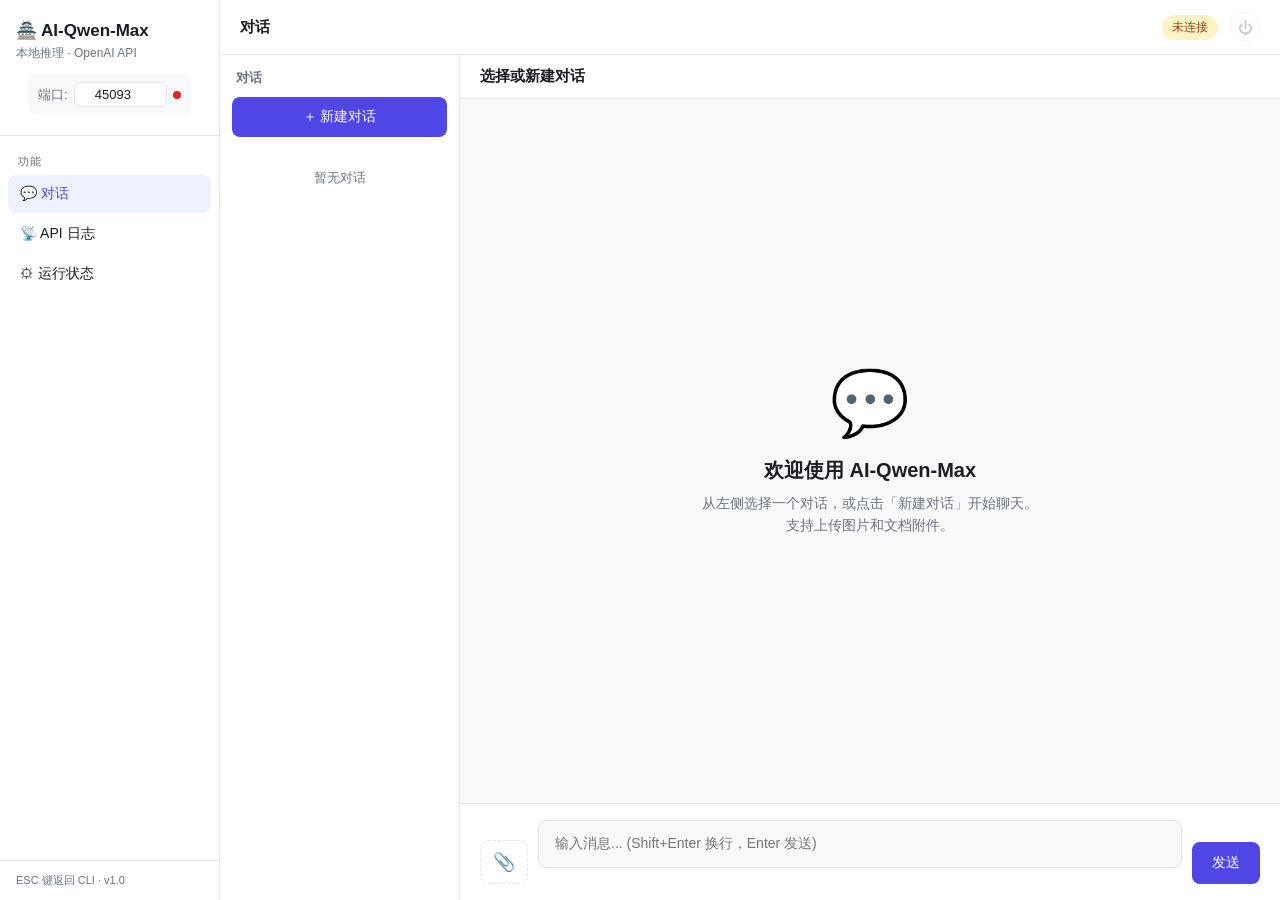
==== commit c24956ca: "add DSH multimodal sync, API log streaming, context tiers, engine merge - DSH settings sync after mo" ====
--- a/web/index.html
+++ b/web/index.html
@@ -3,976 +3,18 @@
 <head>
 <meta charset="UTF-8">
 <meta name="viewport" content="width=device-width, initial-scale=1.0">
-<title>AI-Qwen-Max Chat</title>
-<style>
-  :root {
-    --bg: #f8f9fa;
-    --surface: #ffffff;
-    --border: #e2e5e9;
-    --text: #1a1d23;
-    --text-secondary: #6b7280;
-    --accent: #4f46e5;
-    --accent-hover: #4338ca;
-    --user-bubble: #4f46e5;
-    --user-text: #ffffff;
-    --assistant-bubble: #ffffff;
-    --thinking-bg: #f0f1f5;
-    --thinking-border: #d1d5db;
-    --code-bg: #1e1e2e;
-    --shadow-sm: 0 1px 3px rgba(0,0,0,0.08);
-    --shadow-md: 0 4px 12px rgba(0,0,0,0.1);
-    --radius: 12px;
-    --radius-sm: 8px;
-  }
-
-  * { margin: 0; padding: 0; box-sizing: border-box; }
-
-  body {
-    font-family: -apple-system, BlinkMacSystemFont, 'Segoe UI', Roboto, 'Noto Sans SC', sans-serif;
-    background: var(--bg);
-    color: var(--text);
-    height: 100vh;
-    display: flex;
-    overflow: hidden;
-  }
-
-  /* ===== Sidebar ===== */
-  .sidebar {
-    width: 280px;
-    min-width: 280px;
-    background: var(--surface);
-    border-right: 1px solid var(--border);
-    display: flex;
-    flex-direction: column;
-    transition: transform 0.3s ease;
-    z-index: 100;
-  }
-
-  .sidebar-header {
-    padding: 20px 16px 12px;
-    border-bottom: 1px solid var(--border);
-  }
-
-  .sidebar-header h1 {
-    font-size: 18px;
-    font-weight: 700;
-    color: var(--text);
-    margin-bottom: 4px;
-  }
-
-  .sidebar-header .subtitle {
-    font-size: 12px;
-    color: var(--text-secondary);
-  }
-
-  /* Port selector */
-  .port-selector {
-    display: flex;
-    align-items: center;
-    gap: 6px;
-    margin-top: 12px;
-    padding: 8px 10px;
-    background: var(--bg);
-    border-radius: var(--radius-sm);
-  }
-
-  .port-selector label {
-    font-size: 13px;
-    color: var(--text-secondary);
-    white-space: nowrap;
-  }
-
-  .port-selector input {
-    flex: 1;
-    width: 70px;
-    padding: 4px 8px;
-    border: 1px solid var(--border);
-    border-radius: 6px;
-    font-size: 13px;
-    text-align: center;
-    background: var(--surface);
-    color: var(--text);
-    outline: none;
-  }
-
-  .port-selector input:focus {
-    border-color: var(--accent);
-  }
-
-  .connection-status {
-    display: inline-block;
-    width: 8px;
-    height: 8px;
-    border-radius: 50%;
-    background: #ef4444;
-    margin-left: auto;
-    flex-shrink: 0;
-  }
-
-  .connection-status.connected {
-    background: #22c55e;
-  }
-
-  /* New chat button */
-  .new-chat-btn {
-    display: flex;
-    align-items: center;
-    justify-content: center;
-    gap: 8px;
-    margin: 16px;
-    padding: 12px;
-    background: var(--accent);
-    color: #fff;
-    border: none;
-    border-radius: var(--radius-sm);
-    font-size: 14px;
-    font-weight: 500;
-    cursor: pointer;
-    transition: background 0.2s;
-  }
-
-  .new-chat-btn:hover {
-    background: var(--accent-hover);
-  }
-
-  /* Conversation list */
-  .conversation-list {
-    flex: 1;
-    overflow-y: auto;
-    padding: 8px;
-  }
-
-  .conv-item {
-    display: flex;
-    align-items: center;
-    gap: 10px;
-    padding: 10px 12px;
-    border-radius: var(--radius-sm);
-    cursor: pointer;
-    transition: background 0.15s;
-    margin-bottom: 2px;
-  }
-
-  .conv-item:hover {
-    background: var(--bg);
-  }
-
-  .conv-item.active {
-    background: #eef2ff;
-    color: var(--accent);
-  }
-
-  .conv-item .conv-title {
-    flex: 1;
-    font-size: 13px;
-    line-height: 1.4;
-    overflow: hidden;
-    text-overflow: ellipsis;
-    white-space: nowrap;
-  }
-
-  .conv-item .conv-time {
-    font-size: 11px;
-    color: var(--text-secondary);
-    white-space: nowrap;
-  }
-
-  .conv-item .conv-delete {
-    opacity: 0;
-    background: none;
-    border: none;
-    color: #ef4444;
-    cursor: pointer;
-    font-size: 16px;
-    padding: 2px 4px;
-    transition: opacity 0.15s;
-  }
-
-  .conv-item:hover .conv-delete {
-    opacity: 1;
-  }
-
-  /* ===== Main Chat Area ===== */
-  .main {
-    flex: 1;
-    display: flex;
-    flex-direction: column;
-    min-width: 0;
-  }
-
-  /* Top bar */
-  .topbar {
-    padding: 12px 20px;
-    border-bottom: 1px solid var(--border);
-    background: var(--surface);
-    display: flex;
-    align-items: center;
-    gap: 12px;
-  }
-
-  .topbar .menu-btn {
-    display: none;
-    background: none;
-    border: none;
-    font-size: 20px;
-    cursor: pointer;
-    color: var(--text);
-    padding: 4px;
-  }
-
-  .topbar .session-title {
-    flex: 1;
-    font-size: 15px;
-    font-weight: 600;
-  }
-
-  .topbar .health-indicator {
-    font-size: 12px;
-    padding: 4px 10px;
-    border-radius: 20px;
-    background: #fef3c7;
-    color: #92400e;
-  }
-
-  .topbar .health-indicator.ready {
-    background: #dcfce7;
-    color: #166534;
-  }
-
-  /* Messages area */
-  .messages-container {
-    flex: 1;
-    overflow-y: auto;
-    padding: 20px 0;
-  }
-
-  .message-row {
-    max-width: 800px;
-    margin: 0 auto;
-    padding: 0 20px;
-  }
-
-  .message-row + .message-row {
-    margin-top: 24px;
-  }
-
-  .msg-role {
-    font-size: 12px;
-    font-weight: 600;
-    text-transform: uppercase;
-    letter-spacing: 0.5px;
-    color: var(--text-secondary);
-    margin-bottom: 4px;
-    padding-left: 4px;
-  }
-
-  .msg-role.user { color: var(--accent); }
-  .msg-role.assistant { color: #7c3aed; }
-  .msg-role.system { color: #f59e0b; }
-
-  /* User message */
-  .user-bubble {
-    background: var(--user-bubble);
-    color: var(--user-text);
-    padding: 12px 16px;
-    border-radius: var(--radius) var(--radius) 4px var(--radius);
-    margin-left: 20px;
-    max-width: 75%;
-    word-break: break-word;
-    line-height: 1.6;
-  }
-
-  /* Assistant message */
-  .assistant-bubble {
-    background: var(--surface);
-    border: 1px solid var(--border);
-    padding: 16px 20px;
-    border-radius: var(--radius) var(--radius) var(--radius) 4px;
-    margin-left: 20px;
-    max-width: 85%;
-    line-height: 1.7;
-  }
-
-  /* Thinking block */
-  .thinking-block {
-    background: var(--thinking-bg);
-    border: 1px solid var(--thinking-border);
-    border-radius: var(--radius-sm);
-    margin-bottom: 12px;
-    overflow: hidden;
-  }
-
-  .thinking-header {
-    display: flex;
-    align-items: center;
-    gap: 6px;
-    padding: 8px 14px;
-    font-size: 13px;
-    font-weight: 500;
-    color: var(--text-secondary);
-    cursor: pointer;
-    user-select: none;
-    background: rgba(0,0,0,0.02);
-  }
-
-  .thinking-header:hover {
-    background: rgba(0,0,0,0.04);
-  }
-
-  .thinking-header .arrow {
-    transition: transform 0.2s;
-    font-size: 11px;
-  }
-
-  .thinking-header .arrow.collapsed {
-    transform: rotate(-90deg);
-  }
-
-  .thinking-content {
-    padding: 12px 14px;
-    font-size: 13px;
-    line-height: 1.6;
-    color: var(--text-secondary);
-    white-space: pre-wrap;
-    max-height: 300px;
-    overflow-y: auto;
-  }
-
-  .thinking-content.collapsed {
-    display: none;
-  }
-
-  /* Markdown rendering */
-  .md-content p { margin-bottom: 12px; }
-  .md-content p:last-child { margin-bottom: 0; }
-  .md-content pre {
-    background: var(--code-bg);
-    color: #cdd6f4;
-    padding: 14px 18px;
-    border-radius: var(--radius-sm);
-    overflow-x: auto;
-    font-family: 'JetBrains Mono', 'Fira Code', Consolas, monospace;
-    font-size: 13px;
-    line-height: 1.5;
-    margin: 12px 0;
-  }
-
-  .md-content code {
-    background: #f1f3f5;
-    padding: 2px 6px;
-    border-radius: 4px;
-    font-family: 'JetBrains Mono', 'Fira Code', Consolas, monospace;
-    font-size: 13px;
-    color: #d63384;
-  }
-
-  .md-content pre code {
-    background: none;
-    padding: 0;
-    color: inherit;
-  }
-
-  .md-content blockquote {
-    border-left: 3px solid var(--accent);
-    padding-left: 12px;
-    margin: 12px 0;
-    color: var(--text-secondary);
-  }
-
-  .md-content ul, .md-content ol {
-    padding-left: 24px;
-    margin: 8px 0;
-  }
-
-  .md-content h1, .md-content h2, .md-content h3 {
-    margin: 16px 0 8px;
-    font-weight: 600;
-  }
-
-  .md-content table {
-    border-collapse: collapse;
-    width: 100%;
-    margin: 12px 0;
-  }
-
-  .md-content th, .md-content td {
-    border: 1px solid var(--border);
-    padding: 8px 12px;
-    text-align: left;
-  }
-
-  .md-content th {
-    background: var(--bg);
-    font-weight: 600;
-  }
-
-  /* Media in messages */
-  .msg-media img {
-    max-width: 100%;
-    max-height: 300px;
-    border-radius: var(--radius-sm);
-    margin-top: 8px;
-    display: block;
-  }
-
-  .msg-media .file-attachment {
-    display: inline-flex;
-    align-items: center;
-    gap: 6px;
-    padding: 6px 12px;
-    background: var(--bg);
-    border: 1px solid var(--border);
-    border-radius: 6px;
-    margin-top: 8px;
-    font-size: 13px;
-    color: var(--text-secondary);
-  }
-
-  /* Input area */
-  .input-area {
-    padding: 16px 20px;
-    border-top: 1px solid var(--border);
-    background: var(--surface);
-  }
-
-  .input-wrapper {
-    max-width: 800px;
-    margin: 0 auto;
-    display: flex;
-    gap: 10px;
-    align-items: flex-end;
-  }
-
-  .input-box {
-    flex: 1;
-    position: relative;
-  }
-
-  .input-box textarea {
-    width: 100%;
-    padding: 12px 16px;
-    border: 1px solid var(--border);
-    border-radius: var(--radius-sm);
-    font-size: 14px;
-    line-height: 1.5;
-    resize: none;
-    outline: none;
-    min-height: 48px;
-    max-height: 200px;
-    font-family: inherit;
-    background: var(--bg);
-    color: var(--text);
-    transition: border-color 0.2s;
-  }
-
-  .input-box textarea:focus {
-    border-color: var(--accent);
-  }
-
-  .send-btn {
-    padding: 12px 20px;
-    background: var(--accent);
-    color: #fff;
-    border: none;
-    border-radius: var(--radius-sm);
-    font-size: 14px;
-    font-weight: 500;
-    cursor: pointer;
-    transition: background 0.2s, opacity 0.2s;
-    white-space: nowrap;
-  }
-
-  .send-btn:hover {
-    background: var(--accent-hover);
-  }
-
-  .send-btn:disabled {
-    opacity: 0.5;
-    cursor: not-allowed;
-  }
-
-  /* Media preview */
-  .media-preview {
-    display: flex;
-    gap: 8px;
-    padding: 8px 0 4px;
-    flex-wrap: wrap;
-  }
-
-  .media-preview-item {
-    position: relative;
-    display: inline-flex;
-    align-items: center;
-    gap: 6px;
-    padding: 4px 10px;
-    background: var(--bg);
-    border: 1px solid var(--border);
-    border-radius: 6px;
-    font-size: 12px;
-  }
-
-  .media-preview-item .remove-media {
-    cursor: pointer;
-    color: #ef4444;
-    font-size: 14px;
-    line-height: 1;
-    padding: 0 2px;
-  }
-
-  .media-preview-item img {
-    width: 32px;
-    height: 32px;
-    object-fit: cover;
-    border-radius: 4px;
-  }
-
-  /* Upload button */
-  .upload-btn {
-    padding: 10px 12px;
-    background: none;
-    border: 1px dashed var(--border);
-    border-radius: var(--radius-sm);
-    cursor: pointer;
-    color: var(--text-secondary);
-    font-size: 18px;
-    transition: all 0.2s;
-    display: flex;
-    align-items: center;
-    justify-content: center;
-  }
-
-  .upload-btn:hover {
-    border-color: var(--accent);
-    color: var(--accent);
-  }
-
-  /* Empty state */
-  .empty-state {
-    display: flex;
-    flex-direction: column;
-    align-items: center;
-    justify-content: center;
-    height: 100%;
-    color: var(--text-secondary);
-    text-align: center;
-    padding: 40px;
-  }
-
-  .empty-state .icon {
-    font-size: 64px;
-    margin-bottom: 16px;
-  }
-
-  .empty-state h2 {
-    font-size: 20px;
-    font-weight: 600;
-    color: var(--text);
-    margin-bottom: 8px;
-  }
-
-  .empty-state p {
-    font-size: 14px;
-    max-width: 400px;
-  }
-
-  /* Loading animation */
-  .typing-indicator {
-    display: inline-flex;
-    gap: 4px;
-    padding: 8px 0;
-  }
-
-  .typing-indicator span {
-    width: 6px;
-    height: 6px;
-    background: var(--text-secondary);
-    border-radius: 50%;
-    animation: bounce 1.4s infinite ease-in-out both;
-  }
-
-  .typing-indicator span:nth-child(1) { animation-delay: -0.32s; }
-  .typing-indicator span:nth-child(2) { animation-delay: -0.16s; }
-
-  @keyframes bounce {
-    0%, 80%, 100% { transform: scale(0); }
-    40% { transform: scale(1); }
-  }
-
-  /* Scrollbar */
-  ::-webkit-scrollbar { width: 6px; height: 6px; }
-  ::-webkit-scrollbar-track { background: transparent; }
-  ::-webkit-scrollbar-thumb { background: #d1d5db; border-radius: 3px; }
-  ::-webkit-scrollbar-thumb:hover { background: #9ca3af; }
-
-  /* Responsive */
-  @media (max-width: 768px) {
-    .sidebar {
-      position: fixed;
-      left: 0;
-      top: 0;
-      height: 100%;
-      transform: translateX(-100%);
-      box-shadow: var(--shadow-md);
-    }
-
-    .sidebar.open {
-      transform: translateX(0);
-    }
-
-    .topbar .menu-btn {
-      display: block;
-    }
-
-    .user-bubble, .assistant-bubble {
-      max-width: 95%;
-    }
-  }
-
-  /* Overlay for mobile sidebar */
-  .sidebar-overlay {
-    display: none;
-    position: fixed;
-    inset: 0;
-    background: rgba(0,0,0,0.3);
-    z-index: 99;
-  }
-
-  .sidebar-overlay.show {
-    display: block;
-  }
-
-  /* Toast */
-  .toast-container {
-    position: fixed;
-    top: 20px;
-    right: 20px;
-    z-index: 1000;
-    display: flex;
-    flex-direction: column;
-    gap: 8px;
-  }
-
-  .toast {
-    padding: 10px 16px;
-    background: var(--text);
-    color: #fff;
-    border-radius: var(--radius-sm);
-    font-size: 13px;
-    box-shadow: var(--shadow-md);
-    animation: slideIn 0.3s ease, fadeOut 0.3s ease 2.7s forwards;
-  }
-
-  @keyframes slideIn {
-    from { transform: translateX(100%); opacity: 0; }
-    to { transform: translateX(0); opacity: 1; }
-  }
-
-  @keyframes fadeOut {
-    to { opacity: 0; transform: translateY(-8px); }
-  }
-
-  /* Status panel */
-  .status-btn {
-    padding: 4px 10px;
-    border: 1px solid var(--border);
-    border-radius: 20px;
-    background: var(--surface);
-    color: var(--text-secondary);
-    font-size: 12px;
-    cursor: pointer;
-    transition: all 0.15s;
-  }
-  .status-btn:hover {
-    border-color: var(--accent);
-    color: var(--accent);
-  }
-  .status-btn.active {
-    border-color: var(--accent);
-    color: var(--accent);
-    background: rgba(79, 70, 229, 0.08);
-  }
-
-  /* Shutdown button + confirm menu (topbar, right of health indicator) */
-  .shutdown-wrap {
-    position: relative;
-    display: flex;
-    align-items: center;
-  }
-  .shutdown-btn {
-    width: 30px;
-    height: 30px;
-    border: 1px solid var(--border);
-    border-radius: 50%;
-    background: var(--surface);
-    color: var(--text-secondary);
-    font-size: 15px;
-    line-height: 1;
-    cursor: pointer;
-    transition: all 0.15s;
-    display: flex;
-    align-items: center;
-    justify-content: center;
-  }
-  .shutdown-btn:hover:not(:disabled) {
-    border-color: #dc2626;
-    color: #dc2626;
-  }
-  .shutdown-btn:disabled {
-    opacity: 0.35;
-    cursor: not-allowed;
-  }
-  .shutdown-menu {
-    position: absolute;
-    top: calc(100% + 6px);
-    right: 0;
-    width: 240px;
-    background: var(--surface);
-    border: 1px solid var(--border);
-    border-radius: var(--radius);
-    box-shadow: var(--shadow-md);
-    padding: 12px 14px;
-    z-index: 60;
-  }
-  .shutdown-menu-title {
-    font-size: 13px;
-    font-weight: 600;
-    color: var(--text);
-    margin-bottom: 4px;
-  }
-  .shutdown-menu-sub {
-    font-size: 12px;
-    color: var(--text-secondary);
-    margin-bottom: 12px;
-    line-height: 1.5;
-  }
-  .shutdown-menu-actions {
-    display: flex;
-    justify-content: flex-end;
-    gap: 8px;
-  }
-  .shutdown-cancel,
-  .shutdown-confirm {
-    padding: 5px 14px;
-    border-radius: 14px;
-    font-size: 12px;
-    cursor: pointer;
-    border: 1px solid var(--border);
-    background: var(--surface);
-    color: var(--text-secondary);
-    transition: all 0.15s;
-  }
-  .shutdown-cancel:hover {
-    border-color: var(--accent);
-    color: var(--accent);
-  }
-  .shutdown-confirm {
-    background: #dc2626;
-    color: #fff;
-    border-color: #dc2626;
-  }
-  .shutdown-confirm:hover {
-    background: #b91c1c;
-  }
-  .shutdown-menu[hidden] {
-    display: none;
-  }
-
-  /* API requests page (topbar 📡 按钮切换，实时监听 /v1 请求) */
-  .api-page {
-    flex: 1;
-    display: flex;
-    flex-direction: column;
-    min-height: 0;
-  }
-  .api-page[hidden] {
-    display: none;
-  }
-  .api-header {
-    padding: 10px 20px;
-    border-bottom: 1px solid var(--border);
-    display: flex;
-    align-items: center;
-    gap: 10px;
-    font-size: 13px;
-    color: var(--text-secondary);
-  }
-  .api-live {
-    margin-left: auto;
-    font-size: 12px;
-    padding: 2px 10px;
-    border-radius: 10px;
-    background: #fef3c7;
-    color: #92400e;
-    transition: all 0.2s;
-  }
-  .api-live.on {
-    background: #dcfce7;
-    color: #166534;
-  }
-  .api-list {
-    flex: 1;
-    overflow-y: auto;
-    padding: 12px 20px;
-  }
-  .api-card {
-    max-width: 900px;
-    margin: 0 auto 12px;
-    border: 1px solid var(--border);
-    border-radius: var(--radius);
-    background: var(--surface);
-    overflow: hidden;
-  }
-  .api-card-head {
-    display: flex;
-    align-items: center;
-    flex-wrap: wrap;
-    gap: 8px;
-    padding: 8px 14px;
-    font-size: 12px;
-    color: var(--text-secondary);
-    border-bottom: 1px solid var(--border);
-    background: var(--bg);
-  }
-  .api-status {
-    padding: 1px 8px;
-    border-radius: 10px;
-    font-weight: 600;
-  }
-  .api-status.s2xx {
-    background: #dcfce7;
-    color: #166534;
-  }
-  .api-status.s5xx,
-  .api-status.s0 {
-    background: #fee2e2;
-    color: #b91c1c;
-  }
-  .api-card-body {
-    padding: 10px 14px;
-    font-size: 12px;
-  }
-  .api-card-body pre {
-    background: var(--bg);
-    border: 1px solid var(--border);
-    border-radius: 6px;
-    padding: 8px 10px;
-    margin: 4px 0 10px;
-    white-space: pre-wrap;
-    word-break: break-all;
-    font-size: 12px;
-    line-height: 1.5;
-    max-height: 240px;
-    overflow-y: auto;
-  }
-  .api-label {
-    font-size: 12px;
-    color: var(--text-secondary);
-    margin: 8px 0 4px;
-    font-weight: 600;
-  }
-  .api-reasoning {
-    color: var(--text-secondary);
-    font-style: italic;
-    white-space: pre-wrap;
-    word-break: break-word;
-    line-height: 1.5;
-  }
-  .api-response {
-    white-space: pre-wrap;
-    word-break: break-word;
-    font-size: 13px;
-    line-height: 1.6;
-    font-family: var(--font-mono, Consolas, monospace);
-  }
-  .api-error {
-    color: #b91c1c;
-  }
-  .status-panel {
-    position: fixed;
-    top: 52px;
-    right: 16px;
-    width: 360px;
-    max-height: 70vh;
-    overflow-y: auto;
-    background: var(--surface);
-    border: 1px solid var(--border);
-    border-radius: var(--radius);
-    box-shadow: var(--shadow-md);
-    padding: 16px 18px;
-    font-size: 13px;
-    display: none;
-    z-index: 900;
-  }
-  .status-panel.open { display: block; }
-  .status-panel h3 {
-    font-size: 14px;
-    font-weight: 600;
-    margin-bottom: 12px;
-    display: flex;
-    align-items: center;
-    gap: 8px;
-  }
-  .status-panel .sp-close {
-    margin-left: auto;
-    background: none;
-    border: none;
-    font-size: 16px;
-    cursor: pointer;
-    color: var(--text-secondary);
-    padding: 0 2px;
-  }
-  .status-panel .sp-close:hover { color: #ef4444; }
-  .status-panel .sp-row {
-    display: flex;
-    justify-content: space-between;
-    gap: 10px;
-    padding: 5px 0;
-    border-bottom: 1px dashed var(--border);
-  }
-  .status-panel .sp-row:last-child { border-bottom: none; }
-  .status-panel .sp-k { color: var(--text-secondary); flex-shrink: 0; }
-  .status-panel .sp-v { text-align: right; word-break: break-all; }
-  .status-panel .sp-sec {
-    margin-top: 12px;
-    font-weight: 600;
-    color: var(--accent);
-    font-size: 12px;
-    letter-spacing: 0.5px;
-  }
-  .status-panel .sp-refresh {
-    margin-top: 12px;
-    width: 100%;
-    padding: 7px;
-    border: 1px solid var(--border);
-    border-radius: var(--radius-sm);
-    background: var(--bg);
-    color: var(--text);
-    font-size: 13px;
-    cursor: pointer;
-  }
-  .status-panel .sp-refresh:hover { border-color: var(--accent); color: var(--accent); }
-</style>
+<title>AI-Qwen-Max</title>
+<link rel="stylesheet" href="css/common.css">
+<link rel="stylesheet" href="css/shell.css">
 </head>
 <body>
 
-<!-- Sidebar Overlay (mobile) -->
+<!-- 移动端抽屉遮罩 -->
 <div class="sidebar-overlay" id="sidebarOverlay"></div>
 
-<!-- Toast Container -->
-<div class="toast-container" id="toastContainer"></div>
-
-<!-- Runtime Status Panel -->
-<div class="status-panel" id="statusPanel">
-  <h3>运行状态 <span id="spReadyDot"></span>
-    <button class="sp-close" onclick="toggleStatusPanel()">×</button>
-  </h3>
-  <div id="statusContent"></div>
-  <button class="sp-refresh" onclick="loadStatus()">刷新</button>
-</div>
-
-<!-- Sidebar -->
-<aside class="sidebar" id="sidebar">
-  <div class="sidebar-header">
+<!-- 侧边导航 -->
+<aside class="shell-sidebar" id="sidebar">
+  <div class="shell-brand">
     <h1>🏯 AI-Qwen-Max</h1>
     <div class="subtitle">本地推理 · OpenAI API</div>
     <div class="port-selector">
@@ -982,22 +24,27 @@
     </div>
   </div>
 
-  <button class="new-chat-btn" onclick="createNewChat()">
-    ＋ 新建对话
-  </button>
+  <nav class="shell-nav">
+    <div class="nav-section">功能</div>
+    <button class="nav-item active" data-page="chat.html" data-title="对话">
+      💬 对话
+    </button>
+    <button class="nav-item" data-page="apilog.html" data-title="API 日志">
+      📡 API 日志
+    </button>
+    <button class="nav-item" data-page="status.html" data-title="运行状态">
+      ⚙ 运行状态
+    </button>
+  </nav>
 
-  <div class="conversation-list" id="convList">
-    <!-- Conversations loaded dynamically -->
-  </div>
+  <div class="shell-footer">ESC 键返回 CLI · v1.0</div>
 </aside>
 
-<!-- Main Chat Area -->
-<main class="main">
-  <div class="topbar">
+<!-- 主区 -->
+<div class="shell-main">
+  <header class="shell-topbar">
     <button class="menu-btn" onclick="toggleSidebar()">☰</button>
-    <span class="session-title" id="sessionTitle">选择或新建对话</span>
-    <button class="status-btn" onclick="toggleStatusPanel()">⚙ 运行状态</button>
-    <button class="status-btn" id="apiViewBtn" onclick="toggleApiView()" title="实时查看 /v1 API 请求">📡 API</button>
+    <span class="page-title" id="pageTitle">对话</span>
     <span class="health-indicator" id="healthIndicator">检查中...</span>
     <div class="shutdown-wrap">
       <button class="shutdown-btn" id="shutdownBtn" title="关闭推理服务器" disabled>⏻</button>
@@ -1010,129 +57,107 @@
         </div>
       </div>
     </div>
-  </div>
+  </header>
 
-  <div class="messages-container" id="messagesContainer">
-    <div class="empty-state" id="emptyState">
-      <div class="icon">💬</div>
-      <h2>欢迎使用 AI-Qwen-Max</h2>
-      <p>从左侧选择一个对话，或点击「新建对话」开始聊天。<br>支持上传图片和文档附件。</p>
-    </div>
-  </div>
+  <iframe class="page-frame" id="pageFrame" src="chat.html" title="内容区"></iframe>
+</div>
 
-  <!-- Input Area -->
-  <div class="input-area" id="inputArea">
-    <div class="input-wrapper">
-      <button class="upload-btn" onclick="document.getElementById('fileInput').click()" title="上传附件">📎</button>
-      <input type="file" id="fileInput" multiple accept="image/*,.pdf,.doc,.docx,.txt,.md,.csv,.json,.py,.js,.html,.css,.zip" style="display:none" onchange="handleFileSelect(event)">
-      <div class="input-box">
-        <textarea id="messageInput" placeholder="输入消息... (Shift+Enter 换行，Enter 发送)" rows="1"></textarea>
-        <div class="media-preview" id="mediaPreview"></div>
-      </div>
-      <button class="send-btn" id="sendBtn" onclick="sendMessage()">发送</button>
-    </div>
-  </div>
+<script src="js/common.js"></script>
+<script>
+// ===== 导航切换 =====
+const PAGES = { 'chat.html': '对话', 'apilog.html': 'API 日志', 'status.html': '运行状态' };
 
-  <!-- API requests page（SSE 实时监听 /v1 请求） -->
-  <div class="api-page" id="apiPage" hidden>
-    <div class="api-header">
-      <span>📡 API requests</span>
-      <span class="api-live" id="apiLiveDot">◐ 连接中</span>
-    </div>
-    <div class="api-list" id="apiList"></div>
-  </div>
-</main>
-
-<script>
-// ===== State =====
-let BASE_URL = '';
-let currentSessionId = null;
-let currentMessages = [];
-let isGenerating = false;
-let pendingMediaFiles = []; // {file, type, data} for upload
-
-const portInput = document.getElementById('portInput');
-const connStatus = document.getElementById('connStatus');
-const messagesContainer = document.getElementById('messagesContainer');
-const messageInput = document.getElementById('messageInput');
-const sendBtn = document.getElementById('sendBtn');
-const mediaPreview = document.getElementById('mediaPreview');
-
-// ===== API Helpers =====
-function getBaseUrl() {
-  const port = portInput.value || '8080';
-  return `http://127.0.0.1:${port}`;
+function switchPage(page) {
+  const iframe = document.getElementById('pageFrame');
+  if (iframe.dataset.page === page) return;   // 已在该页
+  iframe.src = page;
+  iframe.dataset.page = page;
+  document.getElementById('pageTitle').textContent = PAGES[page] || page;
+  document.querySelectorAll('.nav-item').forEach(b =>
+    b.classList.toggle('active', b.dataset.page === page));
+  // 刷新后回发一次当前端口，保证子页面拿到最新值（load 时读取，避免旧值覆盖）
+  iframe.addEventListener('load', () => {
+    const port = document.getElementById('portInput').value || '8080';
+    iframe.contentWindow.postMessage({ source: 'max-shell', type: 'port', port }, '*');
+  }, { once: true });
 }
 
-async function apiFetch(path, options = {}) {
-  try {
-    const resp = await fetch(getBaseUrl() + path, options);
-    if (!resp.ok) {
-      const errText = await resp.text().catch(() => '');
-      throw new Error(`HTTP ${resp.status}: ${errText}`);
-    }
-    return await resp.json();
-  } catch (e) {
-    console.error('API error:', e);
-    showToast('连接失败，请检查端口和后端是否运行');
-    throw e;
-  }
+document.querySelectorAll('.nav-item').forEach(btn => {
+  btn.addEventListener('click', () => switchPage(btn.dataset.page));
+});
+
+// ===== 侧栏抽屉（移动端） =====
+function toggleSidebar() {
+  document.getElementById('sidebar').classList.toggle('open');
+  document.getElementById('sidebarOverlay').classList.toggle('show');
 }
 
-// ===== Connection Check =====
+document.getElementById('sidebarOverlay').addEventListener('click', toggleSidebar);
+
+// ===== 端口管理 =====
+const portInput = document.getElementById('portInput');
+// 默认取当前服务端口（页面由后端自身提供），并同步清除历史残留，用户无需手动改端口；
+// 非 http(s) 打开（如 file://）时退回 localStorage / 8080。
+const servedPort = (location.protocol === 'http:' || location.protocol === 'https:')
+  ? parseInt(location.port, 10) : 0;
+if (servedPort) {
+  portInput.value = String(servedPort);
+  localStorage.setItem('max_port', String(servedPort));
+} else {
+  const savedPort = localStorage.getItem('max_port');
+  if (savedPort) portInput.value = savedPort;
+}
+
+function broadcastPort() {
+  const port = portInput.value || '8080';
+  const iframe = document.getElementById('pageFrame');
+  if (iframe.contentWindow) {
+    iframe.contentWindow.postMessage({ source: 'max-shell', type: 'port', port }, '*');
+  }
+  checkConnection();
+}
+
+portInput.addEventListener('change', () => {
+  localStorage.setItem('max_port', portInput.value);
+  broadcastPort();
+});
+
+// ===== 连接状态 / 健康轮询 =====
+const connStatus = document.getElementById('connStatus');
+
 async function checkConnection() {
-  try {
-    await apiFetch('/health');
-    connStatus.classList.add('connected');
-    updateHealthIndicator();
-    return true;
-  } catch {
-    connStatus.classList.remove('connected');
-    document.getElementById('healthIndicator').textContent = '未连接';
-    document.getElementById('healthIndicator').className = 'health-indicator';
-    setShutdownOnline(false);
-    return false;
-  }
+  const data = await Common.apiFetchSilent('/health');
+  connStatus.classList.toggle('connected', !!data);
+  await updateHealthIndicator();
 }
 
 async function updateHealthIndicator() {
-  try {
-    const data = await apiFetch('/health');
-    const el = document.getElementById('healthIndicator');
-    if (data.status === 'ok' || data.loaded) {
-      el.textContent = '● 就绪';
-      el.className = 'health-indicator ready';
-      setShutdownOnline(true);
-    } else {
-      el.textContent = '◐ 加载中...';
-      el.className = 'health-indicator';
-      setShutdownOnline(false);
-    }
-  } catch {
-    // 后端不可达（关闭/未启动）：就绪指示与关机按钮一并置灰
-    const el = document.getElementById('healthIndicator');
+  const el = document.getElementById('healthIndicator');
+  const data = await Common.apiFetchSilent('/health');
+  if (data && (data.status === 'ok' || data.loaded)) {
+    el.textContent = '● 就绪';
+    el.className = 'health-indicator ready';
+    setShutdownOnline(true);
+  } else if (data) {
+    el.textContent = '◐ 加载中...';
+    el.className = 'health-indicator';
+    setShutdownOnline(false);
+  } else {
     el.textContent = '未连接';
     el.className = 'health-indicator';
     setShutdownOnline(false);
   }
 }
 
-// ===== Shutdown (graceful stop of the inference backend) =====
+// ===== 关机 =====
 function setShutdownOnline(online) {
   const btn = document.getElementById('shutdownBtn');
-  if (!btn) return;
   btn.disabled = !online;
-  if (!online) {
-    document.getElementById('shutdownMenu').hidden = true;
-  }
+  if (!online) document.getElementById('shutdownMenu').hidden = true;
 }
 
-function toggleShutdownMenu(force) {
+function toggleShutdownMenu() {
   const menu = document.getElementById('shutdownMenu');
-  if (force === true) {
-    menu.hidden = true;
-    return;
-  }
   menu.hidden = !menu.hidden;
 }
 
@@ -1143,734 +168,30 @@
   btn.disabled = true;
   btn.textContent = '…';
   try {
-    const r = await apiFetch('/shutdown', { method: 'POST' });
-    showToast(r.message || '关闭指令已发出');
+    const r = await Common.apiFetch('/shutdown', { method: 'POST' });
+    Common.showToast(r.message || '关闭指令已发出');
     document.getElementById('healthIndicator').textContent = '未连接';
     document.getElementById('healthIndicator').className = 'health-indicator';
     connStatus.classList.remove('connected');
   } catch (e) {
     btn.disabled = false;
     btn.textContent = '⏻';
-    showToast('关闭失败：' + e.message);
+    Common.showToast('关闭失败：' + e.message);
   }
 }
 
-// click outside the shutdown area closes the confirm menu
+// 点击关机区外关闭确认菜单
 document.addEventListener('click', (e) => {
   if (!e.target.closest('.shutdown-wrap')) {
     document.getElementById('shutdownMenu').hidden = true;
   }
 });
 
-// ===== API requests 页（SSE 实时监听 /v1 请求，列表反向增长：最新在最前） =====
-const apiList = document.getElementById('apiList');
-const apiLiveDot = document.getElementById('apiLiveDot');
-let apiEvSource = null;
-let apiCards = {};      // req_id -> {el, headEl, bodyEl, respEl, reasonEl}
-let apiCardOrder = [];  // 渲染顺序（新 → 旧），用于裁剪上限
-
-function escHtml(s) {
-  return String(s).replace(/[&<>"']/g, (c) => ({
-    '&': '&amp;', '<': '&lt;', '>': '&gt;', '"': '&quot;', "'": '&#39;'
-  }[c]));
-}
-
-function toggleApiView() {
-  const page = document.getElementById('apiPage');
-  const btn = document.getElementById('apiViewBtn');
-  const show = page.hidden;
-  page.hidden = !show;
-  btn.classList.toggle('active', show);
-  document.getElementById('messagesContainer').style.display = show ? 'none' : '';
-  document.getElementById('inputArea').style.display = show ? 'none' : '';
-}
-
-function connectApiEvents() {
-  if (apiEvSource) { apiEvSource.close(); apiEvSource = null; }
-  apiEvSource = new EventSource(getBaseUrl() + '/api/events');
-  apiEvSource.onopen = () => {
-    apiLiveDot.textContent = '● 实时';
-    apiLiveDot.className = 'api-live on';
-  };
-  apiEvSource.onmessage = (ev) => {
-    try { upsertApiCard(JSON.parse(ev.data)); }
-    catch (e) { console.error('bad api event:', e); }
-  };
-  apiEvSource.onerror = () => {
-    // 服务未启动 / 断线：EventSource 会自动重连
-    apiLiveDot.textContent = '◐ 重连中';
-    apiLiveDot.className = 'api-live';
-  };
-}
-
-function trimApiCards() {
-  const MAX = 100;   // 最多保留 100 张卡片，超出裁掉最旧的
-  while (apiCardOrder.length > MAX) {
-    const id = apiCardOrder.shift();
-    const c = apiCards[id];
-    if (c && c.el) c.el.remove();
-    delete apiCards[id];
-  }
-}
-
-function upsertApiCard(rec) {
-  let card = apiCards[rec.id];
-  const isNew = !card;
-  if (isNew) {
-    card = { id: rec.id, el: null, headEl: null, bodyEl: null, respEl: null, reasonEl: null };
-    card.el = document.createElement('div');
-    card.el.className = 'api-card';
-    card.headEl = document.createElement('div');
-    card.headEl.className = 'api-card-head';
-    card.el.appendChild(card.headEl);
-    card.bodyEl = document.createElement('div');
-    card.bodyEl.className = 'api-card-body';
-    card.el.appendChild(card.bodyEl);
-    apiList.prepend(card.el);      // 新请求加在最前（反向增长）
-    apiCards[rec.id] = card;
-    apiCardOrder.push(rec.id);
-    trimApiCards();
-  }
-  // 头部：API request | 时间 — 方法 路径 — 状态（耗时）
-  const st = rec.status;
-  let head = `API request | ${rec.ts || ''} — <b>${escHtml(rec.method || '')} ${escHtml(rec.path || '')}</b>`;
-  if (st !== undefined && st !== null) {
-    const cls = st >= 200 && st < 300 ? 's2xx' : (st === 0 || st >= 400 ? 's0' : '');
-    head += ` <span class="api-status ${cls}">HTTP ${st}</span>`;
-    if (rec.dur_s !== undefined) head += ` <span>(${rec.dur_s}s)</span>`;
-  }
-  if (rec.error) head += ` <span class="api-error">${escHtml(rec.error)}</span>`;
-  card.headEl.innerHTML = head;
-  // 请求体（仅创建时写入一次）
-  if (isNew) {
-    const label = document.createElement('div');
-    label.className = 'api-label';
-    label.textContent = 'Request body:';
-    card.bodyEl.appendChild(label);
-    const pre = document.createElement('pre');
-    pre.textContent = rec.body || '（无请求体）';
-    card.bodyEl.appendChild(pre);
-  }
-  // 思考（reasoning）与输出（content）：流式过程逐次替换为最新累计文本
-  if (rec.reasoning) {
-    if (!card.reasonEl) {
-      const label = document.createElement('div');
-      label.className = 'api-label';
-      label.textContent = 'Thinking:';
-      card.bodyEl.appendChild(label);
-      card.reasonEl = document.createElement('div');
-      card.reasonEl.className = 'api-reasoning';
-      card.bodyEl.appendChild(card.reasonEl);
-    }
-    card.reasonEl.textContent = rec.reasoning;
-  }
-  if (rec.text || rec.error) {
-    if (!card.respEl) {
-      const label = document.createElement('div');
-      label.className = 'api-label';
-      label.textContent = 'Response:';
-      card.bodyEl.appendChild(label);
-      card.respEl = document.createElement('div');
-      card.respEl.className = 'api-response';
-      card.bodyEl.appendChild(card.respEl);
-    }
-    card.respEl.textContent = rec.text || (rec.error ? `（${rec.error}）` : '');
-  } else if (rec.status !== undefined && rec.status !== null && !rec.live) {
-    if (!card.respEl) {
-      const label = document.createElement('div');
-      label.className = 'api-label';
-      label.textContent = 'Response:';
-      card.bodyEl.appendChild(label);
-      card.respEl = document.createElement('div');
-      card.respEl.className = 'api-response';
-      card.bodyEl.appendChild(card.respEl);
-    }
-    card.respEl.textContent = '（空响应）';
-  }
-}
-
-// ===== Toast =====
-function showToast(msg) {
-  const container = document.getElementById('toastContainer');
-  const toast = document.createElement('div');
-  toast.className = 'toast';
-  toast.textContent = msg;
-  container.appendChild(toast);
-  setTimeout(() => toast.remove(), 3000);
-}
-
-// ===== Sidebar Toggle (mobile) =====
-function toggleSidebar() {
-  document.getElementById('sidebar').classList.toggle('open');
-  document.getElementById('sidebarOverlay').classList.toggle('show');
-}
-
-document.getElementById('sidebarOverlay').addEventListener('click', () => {
-  toggleSidebar();
-});
-
-// ===== Conversation Management =====
-async function loadConversations() {
-  try {
-    const data = await apiFetch('/chat/all');
-    renderConversationList(data);
-  } catch (e) {
-    console.error('Failed to load conversations:', e);
-  }
-}
-
-function renderConversationList(convs) {
-  const list = document.getElementById('convList');
-  if (!convs || convs.length === 0) {
-    list.innerHTML = '<div style="padding:20px;text-align:center;color:var(--text-secondary);font-size:13px;">暂无对话</div>';
-    return;
-  }
-
-  list.innerHTML = convs.map(c => `
-    <div class="conv-item ${c.session_id === currentSessionId ? 'active' : ''}" onclick="loadConversation('${c.session_id}')">
-      <span class="conv-title">${escapeHtml(c.title || '新对话')}</span>
-      <button class="conv-delete" onclick="event.stopPropagation(); deleteConversation('${c.session_id}')" title="删除">×</button>
-    </div>
-  `).join('');
-}
-
-async function createNewChat() {
-  try {
-    const data = await apiFetch('/chat/new', { method: 'POST' });
-    currentSessionId = data.session_id;
-    currentMessages = [];
-    document.getElementById('sessionTitle').textContent = '新对话';
-    renderEmptyChat();
-    loadConversations();
-    closeSidebarMobile();
-  } catch (e) {
-    console.error('Failed to create chat:', e);
-  }
-}
-
-async function loadConversation(sid) {
-  try {
-    const data = await apiFetch(`/chat/get/${sid}`);
-    if (!data) return;
-    currentSessionId = sid;
-    currentMessages = data.messages || [];
-    document.getElementById('sessionTitle').textContent = data.title || '对话';
-    renderMessages(currentMessages);
-    loadConversations(); // refresh active state
-    closeSidebarMobile();
-  } catch (e) {
-    console.error('Failed to load conversation:', e);
-  }
-}
-
-async function deleteConversation(sid) {
-  try {
-    await apiFetch(`/chat/delete/${sid}`, { method: 'DELETE' });
-    if (currentSessionId === sid) {
-      currentSessionId = null;
-      currentMessages = [];
-      document.getElementById('sessionTitle').textContent = '选择或新建对话';
-      renderEmptyChat();
-    }
-    loadConversations();
-  } catch (e) {
-    console.error('Failed to delete:', e);
-  }
-}
-
-function closeSidebarMobile() {
-  document.getElementById('sidebar').classList.remove('open');
-  document.getElementById('sidebarOverlay').classList.remove('show');
-}
-
-// ===== Render Messages =====
-function renderEmptyChat() {
-  messagesContainer.innerHTML = `
-    <div class="empty-state" id="emptyState">
-      <div class="icon">💬</div>
-      <h2>欢迎使用 AI-Qwen-Max</h2>
-      <p>从左侧选择一个对话，或点击「新建对话」开始聊天。<br>支持上传图片和文档附件。</p>
-    </div>`;
-}
-
-function renderMessages(msgs) {
-  if (!msgs || msgs.length === 0) {
-    renderEmptyChat();
-    return;
-  }
-
-  let html = '';
-  for (const msg of msgs) {
-    const role = msg.role || 'user';
-    const content = msg.content || '';
-    const reasoningContent = msg.reasoning_content || '';
-
-    if (role === 'user') {
-      // Check for media attachments in content
-      html += `
-        <div class="message-row">
-          <div class="msg-role user">用户</div>
-          <div class="user-bubble">${renderUserContent(content)}</div>
-        </div>`;
-    } else if (role === 'assistant') {
-      let thinkingHtml = '';
-      if (reasoningContent) {
-        const thinkingId = 'thinking_' + Math.random().toString(36).slice(2, 8);
-        thinkingHtml = `
-          <div class="thinking-block">
-            <div class="thinking-header" onclick="toggleThinking('${thinkingId}')">
-              <span class="arrow collapsed">▼</span>
-              🧠 思考过程
-            </div>
-            <div class="thinking-content collapsed" id="${thinkingId}">${escapeHtml(reasoningContent)}</div>
-          </div>`;
-      }
-      html += `
-        <div class="message-row">
-          <div class="msg-role assistant">AI 助手</div>
-          <div class="assistant-bubble">
-            ${thinkingHtml}
-            <div class="md-content">${renderMarkdown(content)}</div>
-          </div>
-        </div>`;
-    } else if (role === 'system') {
-      html += `
-        <div class="message-row">
-          <div class="msg-role system">系统</div>
-          <div class="assistant-bubble" style="max-width:100%;opacity:0.7;">${escapeHtml(content)}</div>
-        </div>`;
-    }
-  }
-
-  messagesContainer.innerHTML = html;
-  scrollToBottom();
-}
-
-function renderUserContent(content) {
-  // OpenAI 多模态数组 content：text 段 + image_url（data URI）段
-  if (Array.isArray(content)) {
-    let html = '';
-    for (const p of content) {
-      if (!p || typeof p !== 'object') continue;
-      if (p.type === 'text' && p.text) {
-        html += escapeHtml(p.text);
-      } else if (p.type === 'image_url' && p.image_url && p.image_url.url && p.image_url.url.startsWith('data:')) {
-        html += `<img src="${p.image_url.url}" alt="图片" style="max-width:100%;max-height:300px;border-radius:8px;margin-top:8px;display:block;">`;
-      }
-    }
-    return html;
-  }
-  return escapeHtml(content || '');
-}
-
-// ===== Thinking Toggle =====
-function toggleThinking(id) {
-  const el = document.getElementById(id);
-  if (!el) return;
-  const arrow = el.previousElementSibling.querySelector('.arrow');
-  if (el.classList.contains('collapsed')) {
-    el.classList.remove('collapsed');
-    arrow.classList.remove('collapsed');
-  } else {
-    el.classList.add('collapsed');
-    arrow.classList.add('collapsed');
-  }
-}
-
-// ===== Markdown Renderer =====
-function renderMarkdown(text) {
-  if (!text) return '';
-  let html = escapeHtml(text);
-
-  // Code blocks (``` ... ```)
-  html = html.replace(/```(\w*)\n?([\s\S]*?)```/g, (m, lang, code) => {
-    const langLabel = lang ? `<span style="color:#666;font-size:12px;">${lang}</span>\n` : '';
-    return `<pre>${langLabel}<code>${code.trim()}</code></pre>`;
-  });
-
-  // Inline code (` ... `)
-  html = html.replace(/`([^`]+)`/g, '<code>$1</code>');
-
-  // Headers
-  html = html.replace(/^### (.+)$/gm, '<h3>$1</h3>');
-  html = html.replace(/^## (.+)$/gm, '<h2>$1</h2>');
-  html = html.replace(/^# (.+)$/gm, '<h1>$1</h1>');
-
-  // Bold and italic
-  html = html.replace(/\*\*(.+?)\*\*/g, '<strong>$1</strong>');
-  html = html.replace(/\*(.+?)\*/g, '<em>$1</em>');
-
-  // Blockquotes
-  html = html.replace(/^&gt; (.+)$/gm, '<blockquote>$1</blockquote>');
-
-  // Tables (basic)
-  html = html.replace(/^\|(.+)\|$/gm, (m) => m); // keep as is for now
-
-  // Line breaks into paragraphs
-  html = html.replace(/\n\n/g, '</p><p>');
-  html = '<p>' + html + '</p>';
-  html = html.replace(/<\/p>\s*<h([1-3])>/g, '</p><h$1>');
-  html = html.replace(/<\/h([1-3]>)\s*<p>/g, '</h$1><p>');
-
-  return html;
-}
-
-function escapeHtml(text) {
-  if (!text) return '';
-  const div = document.createElement('div');
-  div.textContent = text;
-  return div.innerHTML;
-}
-
-// ===== Scroll =====
-function scrollToBottom() {
-  requestAnimationFrame(() => {
-    messagesContainer.scrollTop = messagesContainer.scrollHeight;
-  });
-}
-
-// ===== File Upload =====
-async function handleFileSelect(event) {
-  const files = Array.from(event.target.files);
-  if (!files.length) return;
-
-  for (const file of files) {
-    const reader = new FileReader();
-    const data = await new Promise((resolve, reject) => {
-      reader.onload = () => resolve(reader.result);
-      reader.onerror = reject;
-      reader.readAsDataURL(file);
-    });
-
-    pendingMediaFiles.push({
-      name: file.name,
-      type: file.type,
-      size: file.size,
-      data: data
-    });
-  }
-
-  renderMediaPreview();
-  event.target.value = ''; // reset input
-}
-
-function renderMediaPreview() {
-  if (!pendingMediaFiles.length) {
-    mediaPreview.innerHTML = '';
-    return;
-  }
-
-  mediaPreview.innerHTML = pendingMediaFiles.map((f, i) => `
-    <div class="media-preview-item">
-      ${f.type.startsWith('image/') ? `<img src="${f.data}" alt="${escapeHtml(f.name)}">` : '📄'}
-      <span>${escapeHtml(f.name)}</span>
-      <span class="remove-media" onclick="removePendingMedia(${i})">×</span>
-    </div>
-  `).join('');
-}
-
-function removePendingMedia(index) {
-  pendingMediaFiles.splice(index, 1);
-  renderMediaPreview();
-}
-
-// ===== Send Message (Streaming) =====
-async function sendMessage() {
-  if (!currentSessionId || isGenerating) return;
-
-  const text = messageInput.value.trim();
-  if (!text && !pendingMediaFiles.length) return;
-
-  // Upload media files first (store in session's media/ directory)
-  for (const mf of pendingMediaFiles) {
-    try {
-      await apiFetch(`/chat/${currentSessionId}/media?filename=${encodeURIComponent(mf.name)}`, {
-        method: 'POST',
-        headers: { 'Content-Type': 'application/octet-stream' },
-        body: dataUrlToBlob(mf.data)
-      });
-    } catch (e) {
-      console.error('Media upload failed:', e);
-    }
-  }
-
-  // Clear text input (media kept until parts are built below)
-  messageInput.value = '';
-  messageInput.style.height = 'auto';
-
-  // Add user message to local state and render immediately.
-  // 多模态：content 用数组（text + image_url data URI，OpenAI 格式），后端落盘保留数组，
-  // 多轮对话中图片留在历史里、模型可见；非图片附件仅存档（模型不可见）。
-  const parts = [];
-  if (text) parts.push({ type: 'text', text: text });
-  for (const mf of pendingMediaFiles) {
-    if (mf.type && mf.type.startsWith('image/')) {
-      parts.push({ type: 'image_url', image_url: { url: mf.data } });
-    }
-  }
-  // Clear pending media only after the parts array has consumed it
-  pendingMediaFiles = [];
-  renderMediaPreview();
-  const userMsg = { role: 'user', content: parts.length ? parts : text };
-  currentMessages.push(userMsg);
-  renderMessages(currentMessages);
-
-  // Call streaming API (backend auto-saves via X-Conversation-Id)
-  await streamResponse(userMsg);
-}
-
-async function streamResponse(userText) {
-  isGenerating = true;
-  sendBtn.disabled = true;
-  sendBtn.textContent = '生成中...';
-
-  // Create assistant message placeholder for streaming updates
-  const assistantMsgDiv = document.createElement('div');
-  assistantMsgDiv.className = 'message-row';
-  assistantMsgDiv.innerHTML = `
-    <div class="msg-role assistant">AI 助手</div>
-    <div class="assistant-bubble">
-      <div id="streamContent"></div>
-    </div>`;
-  messagesContainer.appendChild(assistantMsgDiv);
-
-  let reasoningContent = '';
-  let content = '';
-  const thinkingId = 'thinking_' + Math.random().toString(36).slice(2, 8);
-
-  try {
-    // Build request messages: full history including user's latest message
-    // Backend with X-Conversation-Id auto-saves (req_messages + [assistant])
-    const reqMessages = currentMessages.map(m => ({
-      role: m.role,
-      content: m.content,
-      ...(m.reasoning_content ? { reasoning_content: m.reasoning_content } : {})
-    }));
-
-    const resp = await fetch(getBaseUrl() + '/v1/chat/completions', {
-      method: 'POST',
-      headers: {
-        'Content-Type': 'application/json',
-        'X-Conversation-Id': currentSessionId
-      },
-      body: JSON.stringify({
-        model: 'default',
-        messages: reqMessages,
-        stream: true
-      })
-    });
-
-    if (!resp.ok) {
-      const errBody = await resp.text().catch(() => '');
-      throw new Error(`HTTP ${resp.status}: ${errBody}`);
-    }
-
-    const reader = resp.body.getReader();
-    const decoder = new TextDecoder('utf-8');
-    let buffer = '';
-    let streamDone = false;
-
-    while (!streamDone) {
-      const { done, value } = await reader.read();
-      if (done) break;
-
-      buffer += decoder.decode(value, { stream: true });
-      const lines = buffer.split('\n');
-      buffer = lines.pop() || '';
-
-      for (const line of lines) {
-        if (!line.startsWith('data: ')) continue;
-        const dataStr = line.slice(6).trim();
-        if (dataStr === '[DONE]') { streamDone = true; break; }
-
-        try {
-          const json = JSON.parse(dataStr);
-          const delta = json.choices?.[0]?.delta || {};
-
-          if (delta.reasoning_content) {
-            reasoningContent += delta.reasoning_content;
-          }
-          if (delta.content) {
-            content += delta.content;
-          }
-
-          // Update streaming display
-          updateStreamingDisplay(content, reasoningContent, thinkingId);
-          scrollToBottom();
-        } catch (e) {
-          // Skip malformed SSE lines
-        }
-      }
-    }
-
-  } catch (e) {
-    console.error('Stream error:', e);
-    content += '\n\n[连接错误: ' + e.message + ']';
-    updateStreamingDisplay(content, reasoningContent, thinkingId);
-  } finally {
-    isGenerating = false;
-    sendBtn.disabled = false;
-    sendBtn.textContent = '发送';
-
-    // Reload from server (backend already saved via X-Conversation-Id)
-    try {
-      const data = await apiFetch(`/chat/get/${currentSessionId}`);
-      if (data) {
-        currentMessages = data.messages || [];
-        renderMessages(currentMessages);
-      }
-    } catch (e) {
-      // Fallback: update local state manually
-      currentMessages.push({
-        role: 'assistant',
-        content: content,
-        ...(reasoningContent ? { reasoning_content: reasoningContent } : {})
-      });
-      renderMessages(currentMessages);
-    }
-  }
-}
-
-function updateStreamingDisplay(content, reasoningContent, thinkingId) {
-  const streamEl = document.getElementById('streamContent');
-  if (!streamEl) return;
-
-  let html = '';
-
-  // Thinking block (collapsible)
-  if (reasoningContent) {
-    html += `
-      <div class="thinking-block">
-        <div class="thinking-header" onclick="toggleThinking('${thinkingId}')">
-          <span class="arrow collapsed">▼</span>
-          🧠 思考过程 (${reasoningContent.length} chars)
-        </div>
-        <div class="thinking-content collapsed" id="${thinkingId}">${escapeHtml(reasoningContent)}</div>
-      </div>`;
-  }
-
-  // Render markdown content
-  if (content) {
-    html += `<div class="md-content">${renderMarkdown(content)}</div>`;
-  }
-
-  // Typing indicator while waiting for first token
-  if (!content && !reasoningContent) {
-    html += `<div class="typing-indicator"><span></span><span></span><span></span></div>`;
-  }
-
-  // 用 innerHTML 更新容器内容（保留 id="streamContent" 容器；outerHTML 会自毁容器导致后续 delta 不显示）
-  streamEl.innerHTML = html;
-}
-
-// ===== Helpers =====
-function dataUrlToBlob(dataUrl) {
-  const parts = dataUrl.split(',');
-  const header = parts[0];
-  const base64 = parts[1];
-  const mimeMatch = header.match(/data\/([^;]+)/);
-  const mimeType = mimeMatch ? mimeMatch[1] : 'application/octet-stream';
-
-  // Convert base64 to binary
-  const binary = atob(base64);
-  const bytes = new Uint8Array(binary.length);
-  for (let i = 0; i < binary.length; i++) {
-    bytes[i] = binary.charCodeAt(i);
-  }
-  return bytes.buffer;
-}
-
-// ===== Auto-resize textarea =====
-messageInput.addEventListener('input', function() {
-  this.style.height = 'auto';
-  this.style.height = Math.min(this.scrollHeight, 200) + 'px';
-});
-
-// Enter to send, Shift+Enter for newline
-messageInput.addEventListener('keydown', function(e) {
-  if (e.key === 'Enter' && !e.shiftKey) {
-    e.preventDefault();
-    sendMessage();
-  }
-});
-
-// ===== Port change handler =====
-portInput.addEventListener('change', async () => {
-  await checkConnection();
-  loadConversations();
-});
-
-// ===== Runtime Status Panel =====
-function toggleStatusPanel() {
-  const p = document.getElementById('statusPanel');
-  p.classList.toggle('open');
-  if (p.classList.contains('open')) loadStatus();
-}
-
-function fmtBytes(n) {
-  if (!n) return '0B';
-  const units = ['B', 'KiB', 'MiB', 'GiB', 'TiB'];
-  let i = 0;
-  while (n >= 1024 && i < units.length - 1) { n /= 1024; i++; }
-  return (i === 0 ? n.toFixed(0) : n.toFixed(1)) + units[i];
-}
-
-async function loadStatus() {
-  try {
-    const s = await apiFetch('/status');
-    document.getElementById('spReadyDot').textContent = s.backend_ready ? '🟢' : '🔴';
-    const rows = [];
-    rows.push(['后端', s.backend_ready ? '就绪' : '未就绪']);
-    rows.push(['模型', s.model ? s.model.split(/[\\/]/).pop() : '—']);
-    if (s.ctx_total) {
-      rows.push(['上下文', `${s.ctx_tokens ?? 0}/${s.ctx_total} (${s.ctx_used_pct ?? 0}%)`]);
-    }
-    const perf = s.perf || {};
-    rows.push(['TTFT', perf.ttft_s != null ? perf.ttft_s.toFixed(1) + 's' : '—']);
-    rows.push(['PP', perf.pp_tps ? perf.pp_tps.toFixed(1) + ' t/s' : '—']);
-    rows.push(['TG', perf.tg_tps ? perf.tg_tps.toFixed(2) + ' t/s' : '—']);
-    rows.push(['cache hit', perf.cache_hit_pct != null ? perf.cache_hit_pct.toFixed(0) + '%' : '—']);
-    const c = s.cache || {};
-    const nCache = (c.ram_entries || 0) + (c.ssd_entries || 0);
-    rows.push(['cache 条目', nCache ? `${nCache}（RAM ${c.ram_entries || 0} / SSD ${c.ssd_entries || 0}）` : '0']);
-    rows.push(['RAM 池', fmtBytes(c.ram_bytes || 0)]);
-    rows.push(['SSD 池', fmtBytes(c.ssd_bytes || 0)]);
-    rows.push(['heal', c.heal_requests ? `${c.heal_requests} 次 / ${(c.heal_tokens || 0).toLocaleString()} tok` : '0']);
-    document.getElementById('statusContent').innerHTML = rows.map(([k, v]) =>
-      `<div class="sp-row"><span class="sp-k">${k}</span><span class="sp-v">${v}</span></div>`).join('');
-  } catch (e) {
-    document.getElementById('spReadyDot').textContent = '🔴';
-    document.getElementById('statusContent').innerHTML =
-      '<div class="sp-row"><span class="sp-k">错误</span><span class="sp-v">无法获取状态</span></div>';
-  }
-}
-
-// ===== Init =====
+// ===== 初始化 =====
 (async function init() {
   await checkConnection();
-  await loadConversations();
-
-  // Auto-connect on load if port was saved
-  const savedPort = localStorage.getItem('max_port');
-  if (savedPort) {
-    portInput.value = savedPort;
-    await checkConnection();
-    await loadConversations();
-  }
-
-  // 每 5s 刷新就绪状态：后端从 loading → ready（或已被关闭）时，
-  // 就绪标签与右上角 ⏻ 关机按钮自动跟随，避免卡在初始禁用态
   setInterval(() => updateHealthIndicator(), 5000);
-
-  // 建立 /api/events SSE 监听（页面打开即监听 CLI 收到的所有 /v1 API 请求）
-  connectApiEvents();
 })();
-
-// Save port preference
-portInput.addEventListener('change', () => {
-  localStorage.setItem('max_port', portInput.value);
-  connectApiEvents();   // 端口变化后重连事件流
-});
 </script>
 </body>
 </html>
--- a/web/css/common.css
+++ b/web/css/common.css
@@ -0,0 +1,208 @@
+/* ===== 主题变量（所有页面共享） ===== */
+:root {
+  --bg: #f8f9fa;
+  --surface: #ffffff;
+  --border: #e2e5e9;
+  --text: #1a1d23;
+  --text-secondary: #6b7280;
+  --accent: #4f46e5;
+  --accent-hover: #4338ca;
+  --user-bubble: #4f46e5;
+  --user-text: #ffffff;
+  --assistant-bubble: #ffffff;
+  --thinking-bg: #f0f1f5;
+  --thinking-border: #d1d5db;
+  --code-bg: #1e1e2e;
+  --danger: #dc2626;
+  --danger-hover: #b91c1c;
+  --ok-bg: #dcfce7;
+  --ok-fg: #166534;
+  --warn-bg: #fef3c7;
+  --warn-fg: #92400e;
+  --err-bg: #fee2e2;
+  --err-fg: #b91c1c;
+  --shadow-sm: 0 1px 3px rgba(0,0,0,0.08);
+  --shadow-md: 0 4px 12px rgba(0,0,0,0.1);
+  --radius: 12px;
+  --radius-sm: 8px;
+  --font-mono: 'JetBrains Mono', 'Fira Code', Consolas, monospace;
+}
+
+* { margin: 0; padding: 0; box-sizing: border-box; }
+
+html, body { height: 100%; }
+
+body {
+  font-family: -apple-system, BlinkMacSystemFont, 'Segoe UI', Roboto, 'Noto Sans SC', sans-serif;
+  background: var(--bg);
+  color: var(--text);
+}
+
+/* ===== 滚动条 ===== */
+::-webkit-scrollbar { width: 6px; height: 6px; }
+::-webkit-scrollbar-track { background: transparent; }
+::-webkit-scrollbar-thumb { background: #d1d5db; border-radius: 3px; }
+::-webkit-scrollbar-thumb:hover { background: #9ca3af; }
+
+/* ===== Toast ===== */
+.toast-container {
+  position: fixed;
+  top: 20px;
+  right: 20px;
+  z-index: 1000;
+  display: flex;
+  flex-direction: column;
+  gap: 8px;
+}
+
+.toast {
+  padding: 10px 16px;
+  background: var(--text);
+  color: #fff;
+  border-radius: var(--radius-sm);
+  font-size: 13px;
+  box-shadow: var(--shadow-md);
+  animation: toast-in 0.3s ease, toast-out 0.3s ease 2.7s forwards;
+}
+
+@keyframes toast-in {
+  from { transform: translateX(100%); opacity: 0; }
+  to { transform: translateX(0); opacity: 1; }
+}
+
+@keyframes toast-out {
+  to { opacity: 0; transform: translateY(-8px); }
+}
+
+/* ===== 状态点 / 健康指示 ===== */
+.connection-status {
+  display: inline-block;
+  width: 8px;
+  height: 8px;
+  border-radius: 50%;
+  background: var(--danger);
+  margin-left: auto;
+  flex-shrink: 0;
+}
+
+.connection-status.connected {
+  background: #22c55e;
+}
+
+.health-indicator {
+  font-size: 12px;
+  padding: 4px 10px;
+  border-radius: 20px;
+  background: var(--warn-bg);
+  color: var(--warn-fg);
+  white-space: nowrap;
+}
+
+.health-indicator.ready {
+  background: var(--ok-bg);
+  color: var(--ok-fg);
+}
+
+/* ===== 通用按钮 ===== */
+.btn {
+  border: 1px solid var(--border);
+  border-radius: var(--radius-sm);
+  background: var(--surface);
+  color: var(--text);
+  font-size: 13px;
+  padding: 8px 14px;
+  cursor: pointer;
+  transition: border-color 0.15s, color 0.15s, background 0.15s;
+}
+
+.btn:hover {
+  border-color: var(--accent);
+  color: var(--accent);
+}
+
+.btn-primary {
+  background: var(--accent);
+  color: #fff;
+  border-color: var(--accent);
+}
+
+.btn-primary:hover {
+  background: var(--accent-hover);
+  border-color: var(--accent-hover);
+  color: #fff;
+}
+
+.btn-danger {
+  background: var(--danger);
+  color: #fff;
+  border-color: var(--danger);
+}
+
+.btn-danger:hover {
+  background: var(--danger-hover);
+  border-color: var(--danger-hover);
+  color: #fff;
+}
+
+.btn:disabled {
+  opacity: 0.5;
+  cursor: not-allowed;
+}
+
+/* ===== 页面通用头部条 ===== */
+.page-header {
+  display: flex;
+  align-items: center;
+  gap: 12px;
+  padding: 12px 20px;
+  border-bottom: 1px solid var(--border);
+  background: var(--surface);
+  font-size: 14px;
+}
+
+.page-header .page-title {
+  font-weight: 600;
+}
+
+.page-header .spacer {
+  flex: 1;
+}
+
+/* ===== 空状态 ===== */
+.empty-state {
+  display: flex;
+  flex-direction: column;
+  align-items: center;
+  justify-content: center;
+  height: 100%;
+  color: var(--text-secondary);
+  text-align: center;
+  padding: 40px;
+}
+
+.empty-state .icon { font-size: 64px; margin-bottom: 16px; }
+.empty-state h2 { font-size: 20px; font-weight: 600; color: var(--text); margin-bottom: 8px; }
+.empty-state p { font-size: 14px; max-width: 400px; line-height: 1.6; }
+
+/* ===== 打字指示器 ===== */
+.typing-indicator {
+  display: inline-flex;
+  gap: 4px;
+  padding: 8px 0;
+}
+
+.typing-indicator span {
+  width: 6px;
+  height: 6px;
+  background: var(--text-secondary);
+  border-radius: 50%;
+  animation: bounce 1.4s infinite ease-in-out both;
+}
+
+.typing-indicator span:nth-child(1) { animation-delay: -0.32s; }
+.typing-indicator span:nth-child(2) { animation-delay: -0.16s; }
+
+@keyframes bounce {
+  0%, 80%, 100% { transform: scale(0); }
+  40% { transform: scale(1); }
+}
--- a/web/css/shell.css
+++ b/web/css/shell.css
@@ -0,0 +1,287 @@
+/* ===== 外壳布局：左侧导航 + 顶栏 + iframe 内容区 ===== */
+body {
+  height: 100vh;
+  display: flex;
+  overflow: hidden;
+}
+
+/* 侧边导航 */
+.shell-sidebar {
+  width: 220px;
+  min-width: 220px;
+  background: var(--surface);
+  border-right: 1px solid var(--border);
+  display: flex;
+  flex-direction: column;
+  z-index: 100;
+  transition: transform 0.3s ease;
+}
+
+.shell-brand {
+  padding: 20px 16px 12px;
+  border-bottom: 1px solid var(--border);
+}
+
+.shell-brand h1 {
+  font-size: 17px;
+  font-weight: 700;
+  margin-bottom: 4px;
+}
+
+.shell-brand .subtitle {
+  font-size: 12px;
+  color: var(--text-secondary);
+}
+
+/* 端口选择 */
+.port-selector {
+  display: flex;
+  align-items: center;
+  gap: 6px;
+  margin: 12px 12px 8px;
+  padding: 8px 10px;
+  background: var(--bg);
+  border-radius: var(--radius-sm);
+}
+
+.port-selector label {
+  font-size: 13px;
+  color: var(--text-secondary);
+  white-space: nowrap;
+}
+
+.port-selector input {
+  flex: 1;
+  width: 60px;
+  padding: 4px 8px;
+  border: 1px solid var(--border);
+  border-radius: 6px;
+  font-size: 13px;
+  text-align: center;
+  background: var(--surface);
+  color: var(--text);
+  outline: none;
+}
+
+.port-selector input:focus {
+  border-color: var(--accent);
+}
+
+/* 导航区 */
+.shell-nav {
+  flex: 1;
+  padding: 8px;
+  overflow-y: auto;
+}
+
+.nav-section {
+  font-size: 11px;
+  color: var(--text-secondary);
+  letter-spacing: 0.5px;
+  padding: 10px 10px 6px;
+  text-transform: uppercase;
+}
+
+.nav-item {
+  display: flex;
+  align-items: center;
+  gap: 10px;
+  width: 100%;
+  padding: 10px 12px;
+  margin-bottom: 2px;
+  border: none;
+  border-radius: var(--radius-sm);
+  background: none;
+  font-size: 14px;
+  color: var(--text);
+  cursor: pointer;
+  text-align: left;
+  transition: background 0.15s, color 0.15s;
+}
+
+.nav-item:hover {
+  background: var(--bg);
+}
+
+.nav-item.active {
+  background: #eef2ff;
+  color: var(--accent);
+  font-weight: 500;
+}
+
+.shell-footer {
+  padding: 12px 16px;
+  font-size: 11px;
+  color: var(--text-secondary);
+  border-top: 1px solid var(--border);
+}
+
+/* 主区 */
+.shell-main {
+  flex: 1;
+  display: flex;
+  flex-direction: column;
+  min-width: 0;
+}
+
+/* 顶栏 */
+.shell-topbar {
+  display: flex;
+  align-items: center;
+  gap: 12px;
+  padding: 12px 20px;
+  border-bottom: 1px solid var(--border);
+  background: var(--surface);
+}
+
+.shell-topbar .menu-btn {
+  display: none;
+  background: none;
+  border: none;
+  font-size: 20px;
+  cursor: pointer;
+  color: var(--text);
+  padding: 4px;
+}
+
+.shell-topbar .page-title {
+  flex: 1;
+  font-size: 15px;
+  font-weight: 600;
+}
+
+/* 关机按钮 + 确认菜单 */
+.shutdown-wrap {
+  position: relative;
+  display: flex;
+  align-items: center;
+}
+
+.shutdown-btn {
+  width: 30px;
+  height: 30px;
+  border: 1px solid var(--border);
+  border-radius: 50%;
+  background: var(--surface);
+  color: var(--text-secondary);
+  font-size: 15px;
+  line-height: 1;
+  cursor: pointer;
+  transition: all 0.15s;
+  display: flex;
+  align-items: center;
+  justify-content: center;
+}
+
+.shutdown-btn:hover:not(:disabled) {
+  border-color: var(--danger);
+  color: var(--danger);
+}
+
+.shutdown-btn:disabled {
+  opacity: 0.35;
+  cursor: not-allowed;
+}
+
+.shutdown-menu {
+  position: absolute;
+  top: calc(100% + 6px);
+  right: 0;
+  width: 240px;
+  background: var(--surface);
+  border: 1px solid var(--border);
+  border-radius: var(--radius);
+  box-shadow: var(--shadow-md);
+  padding: 12px 14px;
+  z-index: 60;
+}
+
+.shutdown-menu-title {
+  font-size: 13px;
+  font-weight: 600;
+  margin-bottom: 4px;
+}
+
+.shutdown-menu-sub {
+  font-size: 12px;
+  color: var(--text-secondary);
+  margin-bottom: 12px;
+  line-height: 1.5;
+}
+
+.shutdown-menu-actions {
+  display: flex;
+  justify-content: flex-end;
+  gap: 8px;
+}
+
+.shutdown-cancel,
+.shutdown-confirm {
+  padding: 5px 14px;
+  border-radius: 14px;
+  font-size: 12px;
+  cursor: pointer;
+  border: 1px solid var(--border);
+  background: var(--surface);
+  color: var(--text-secondary);
+  transition: all 0.15s;
+}
+
+.shutdown-cancel:hover {
+  border-color: var(--accent);
+  color: var(--accent);
+}
+
+.shutdown-confirm {
+  background: var(--danger);
+  color: #fff;
+  border-color: var(--danger);
+}
+
+.shutdown-confirm:hover {
+  background: var(--danger-hover);
+}
+
+.shutdown-menu[hidden] {
+  display: none;
+}
+
+/* iframe 内容区 */
+.page-frame {
+  flex: 1;
+  width: 100%;
+  border: none;
+  background: var(--bg);
+}
+
+/* 移动端：侧栏抽屉 */
+@media (max-width: 768px) {
+  .shell-sidebar {
+    position: fixed;
+    left: 0;
+    top: 0;
+    height: 100%;
+    transform: translateX(-100%);
+    box-shadow: var(--shadow-md);
+  }
+
+  .shell-sidebar.open {
+    transform: translateX(0);
+  }
+
+  .shell-topbar .menu-btn {
+    display: block;
+  }
+
+  .sidebar-overlay {
+    display: none;
+    position: fixed;
+    inset: 0;
+    background: rgba(0, 0, 0, 0.3);
+    z-index: 99;
+  }
+
+  .sidebar-overlay.show {
+    display: block;
+  }
+}
